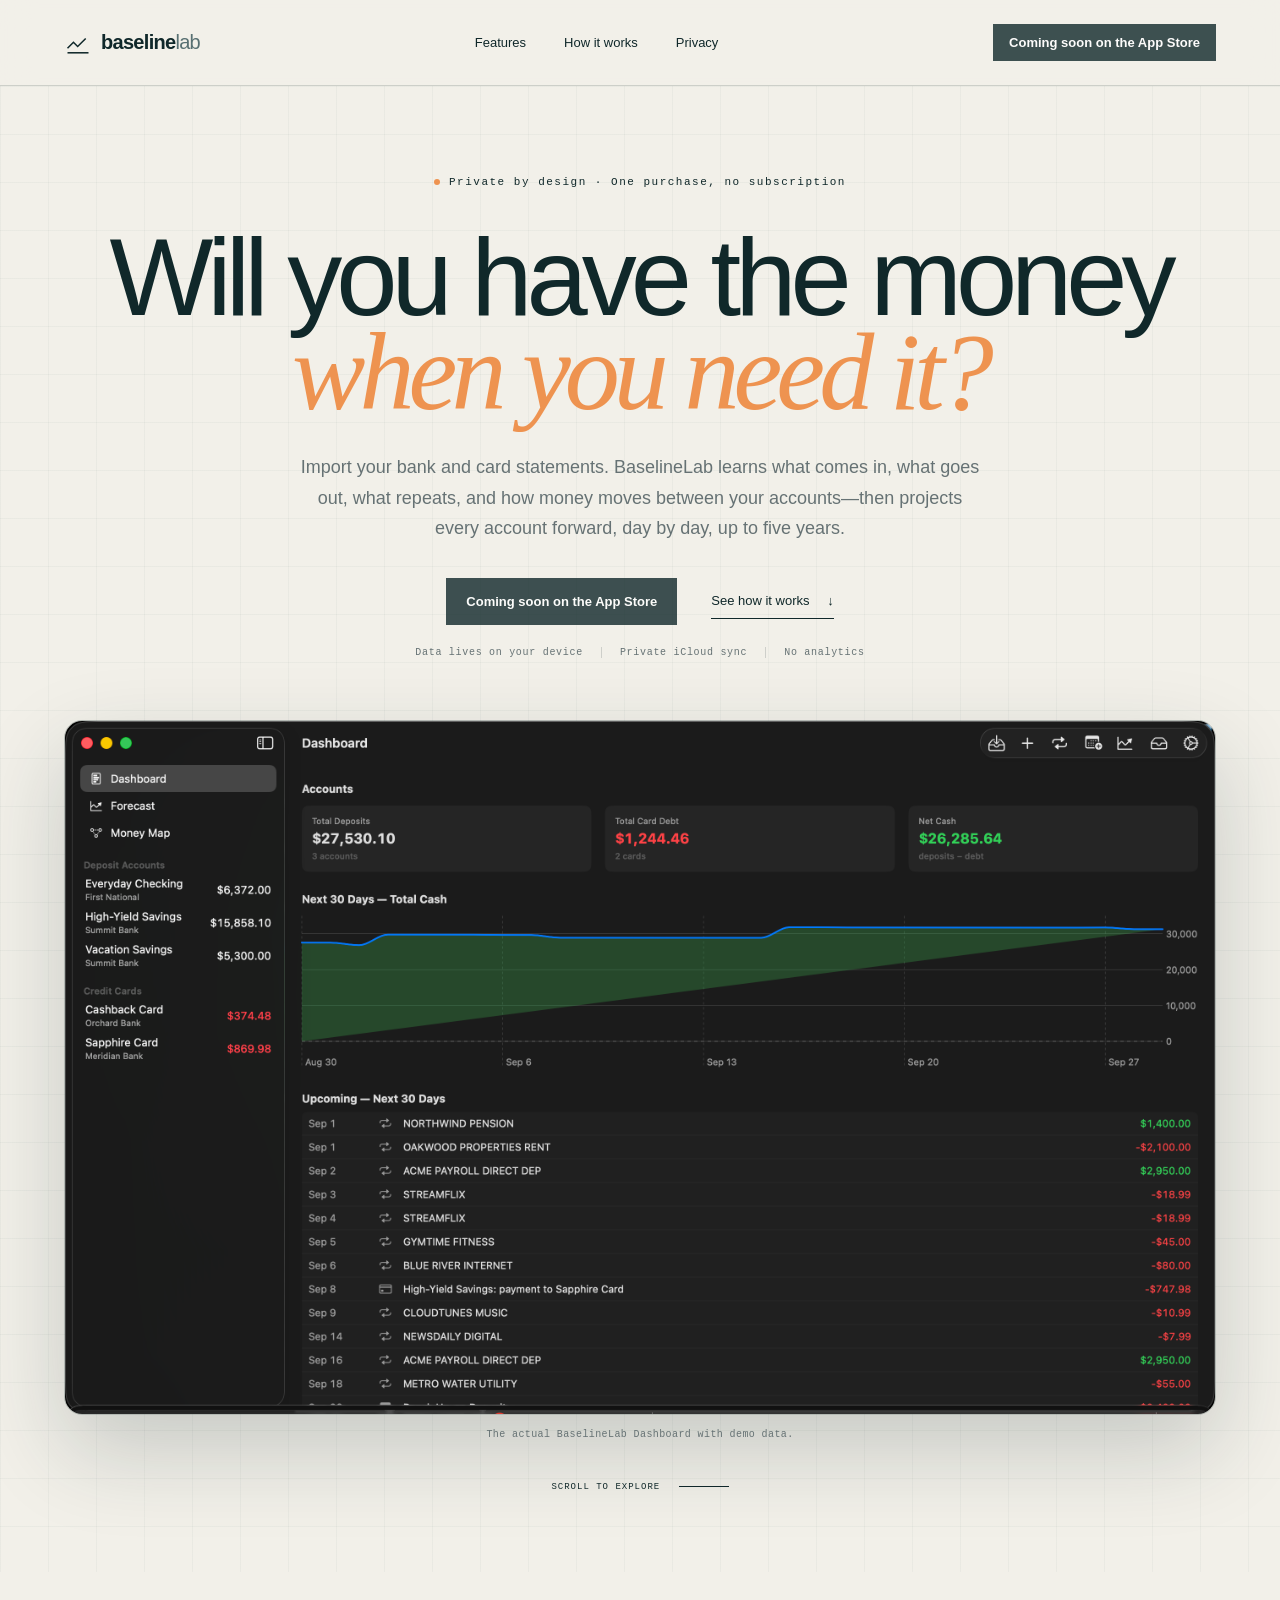
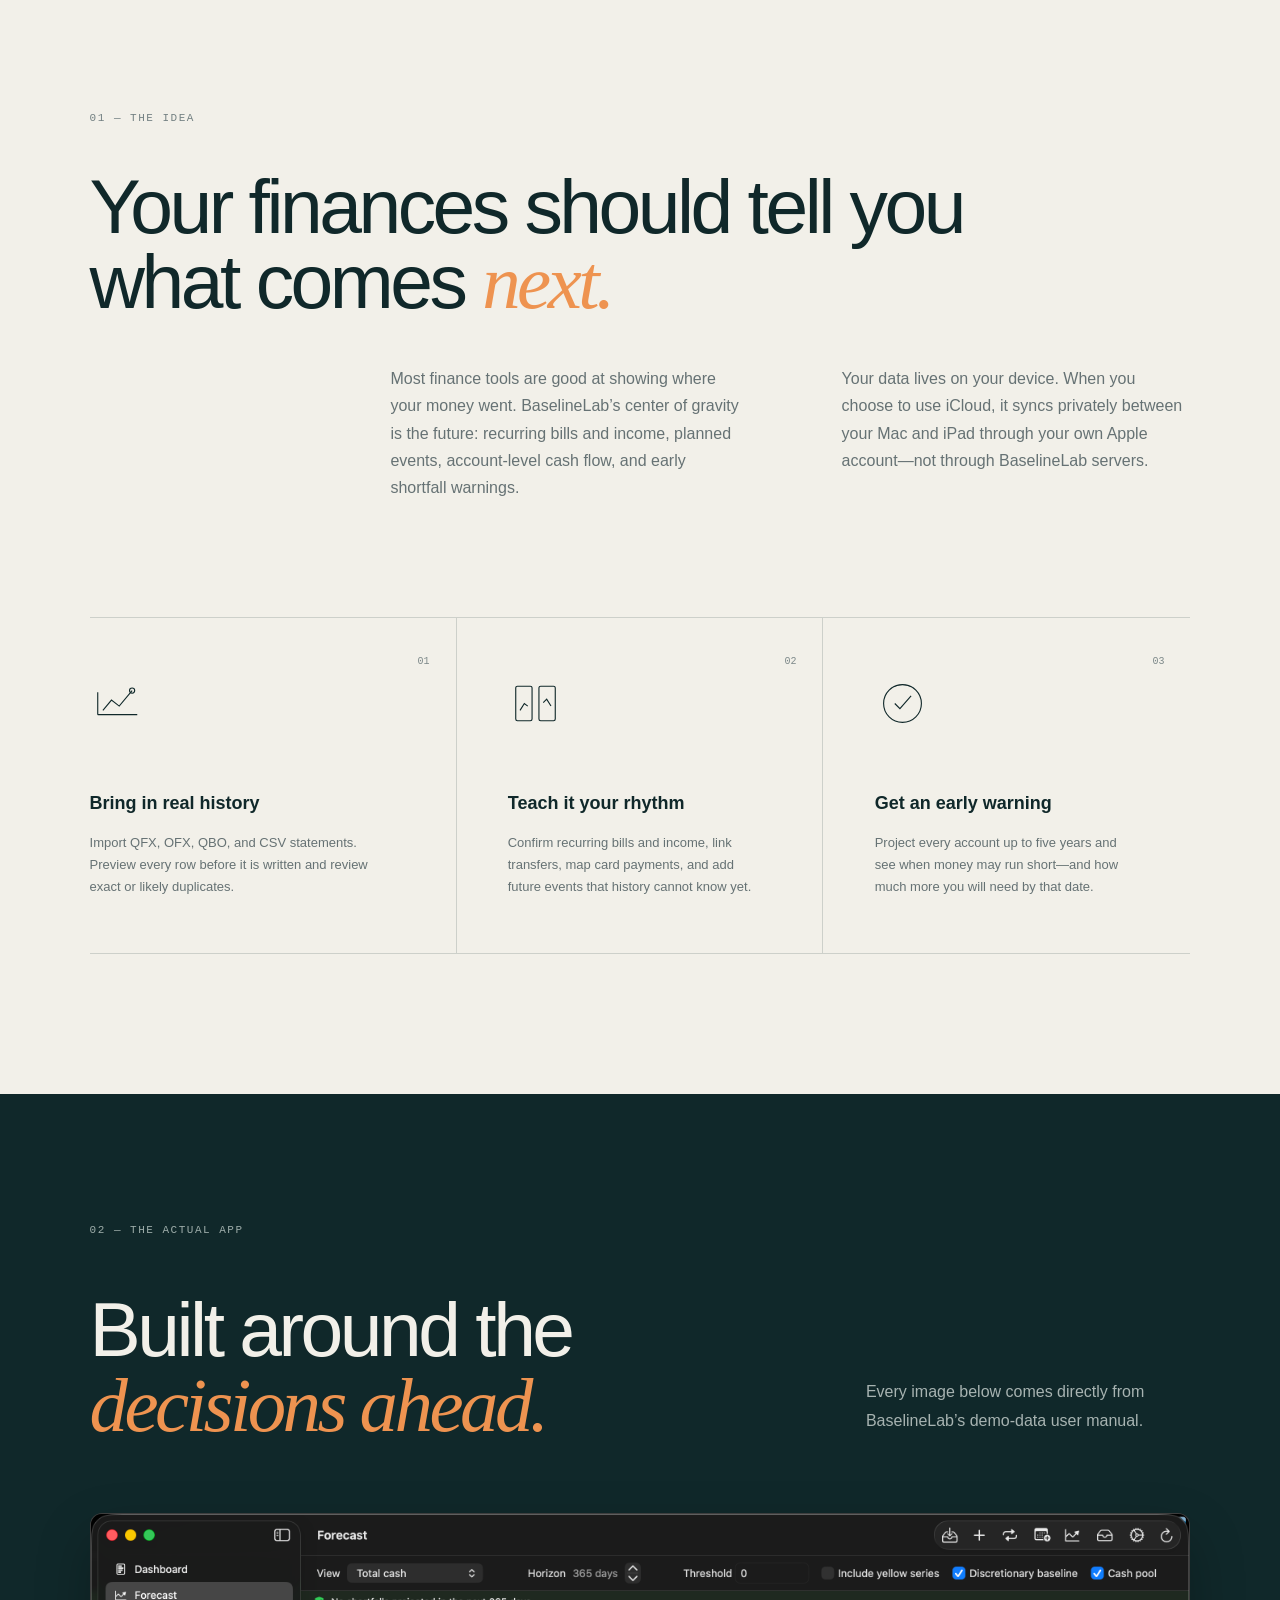
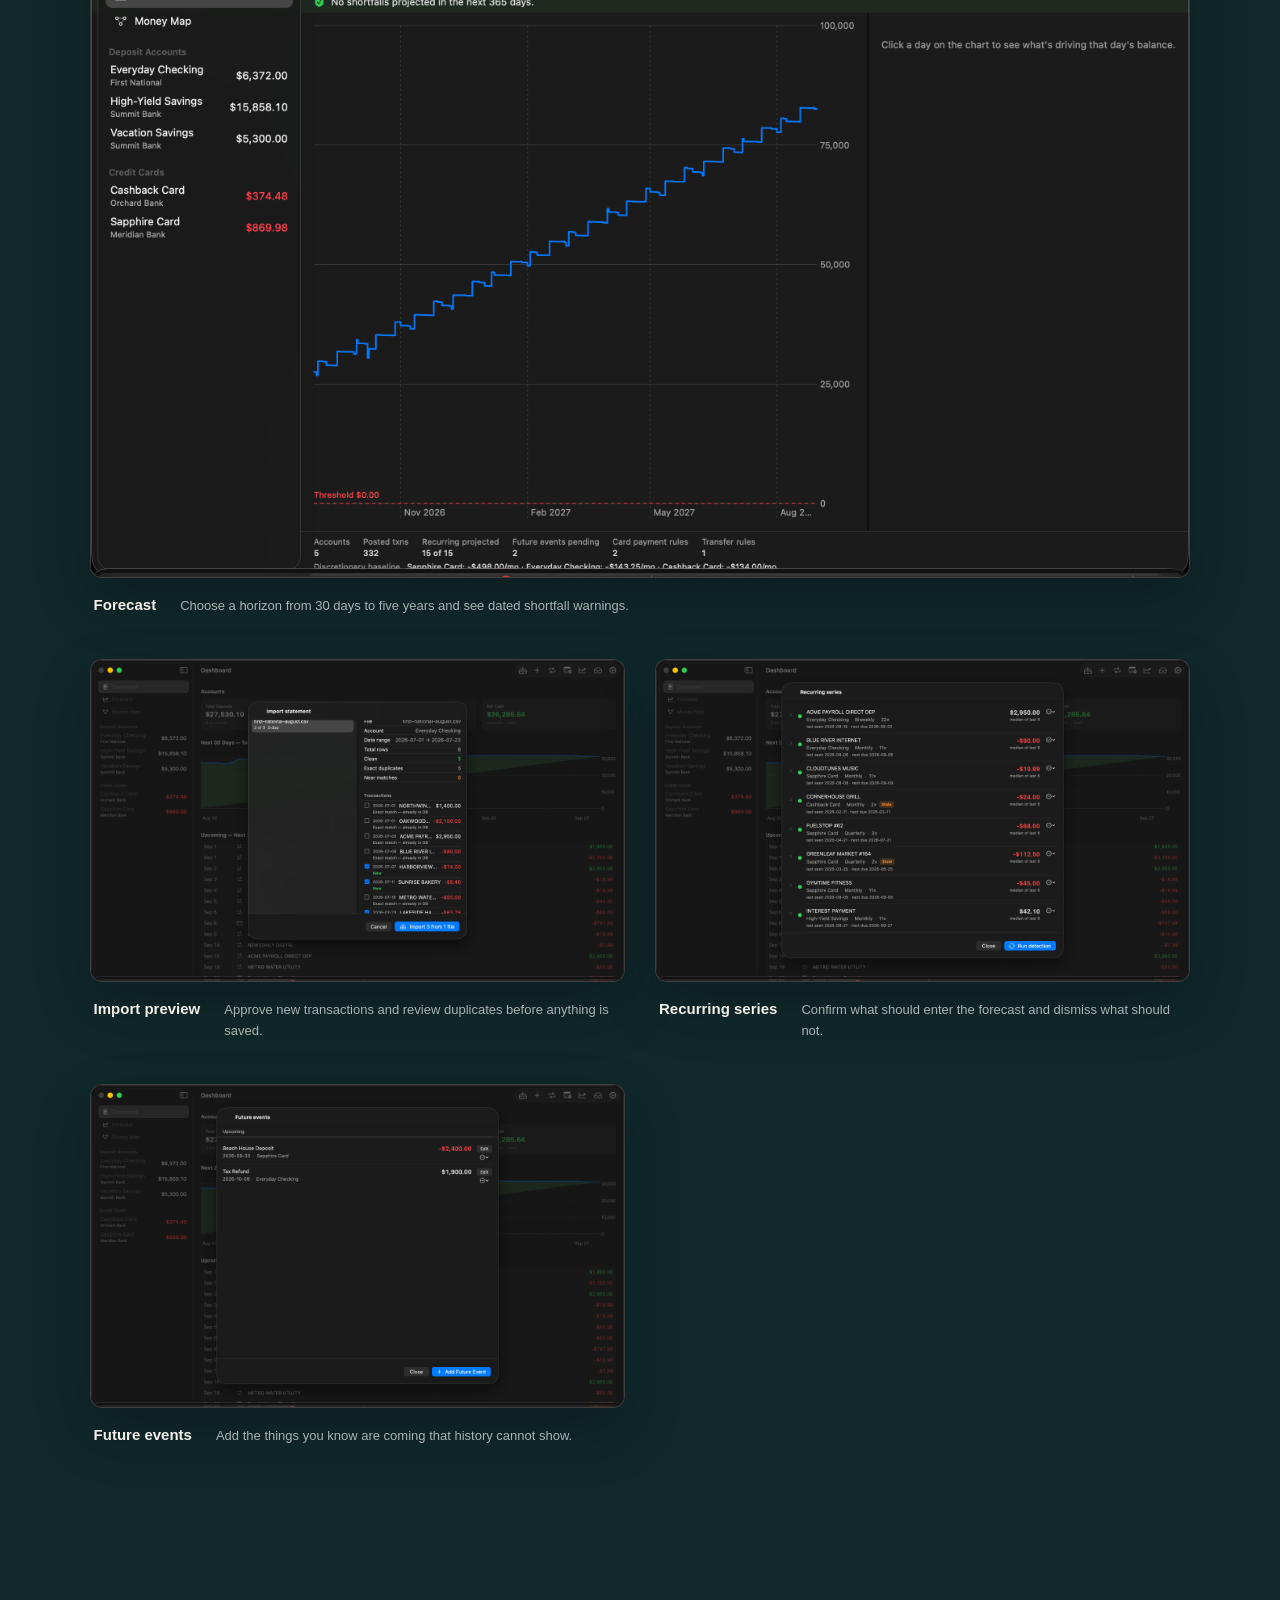
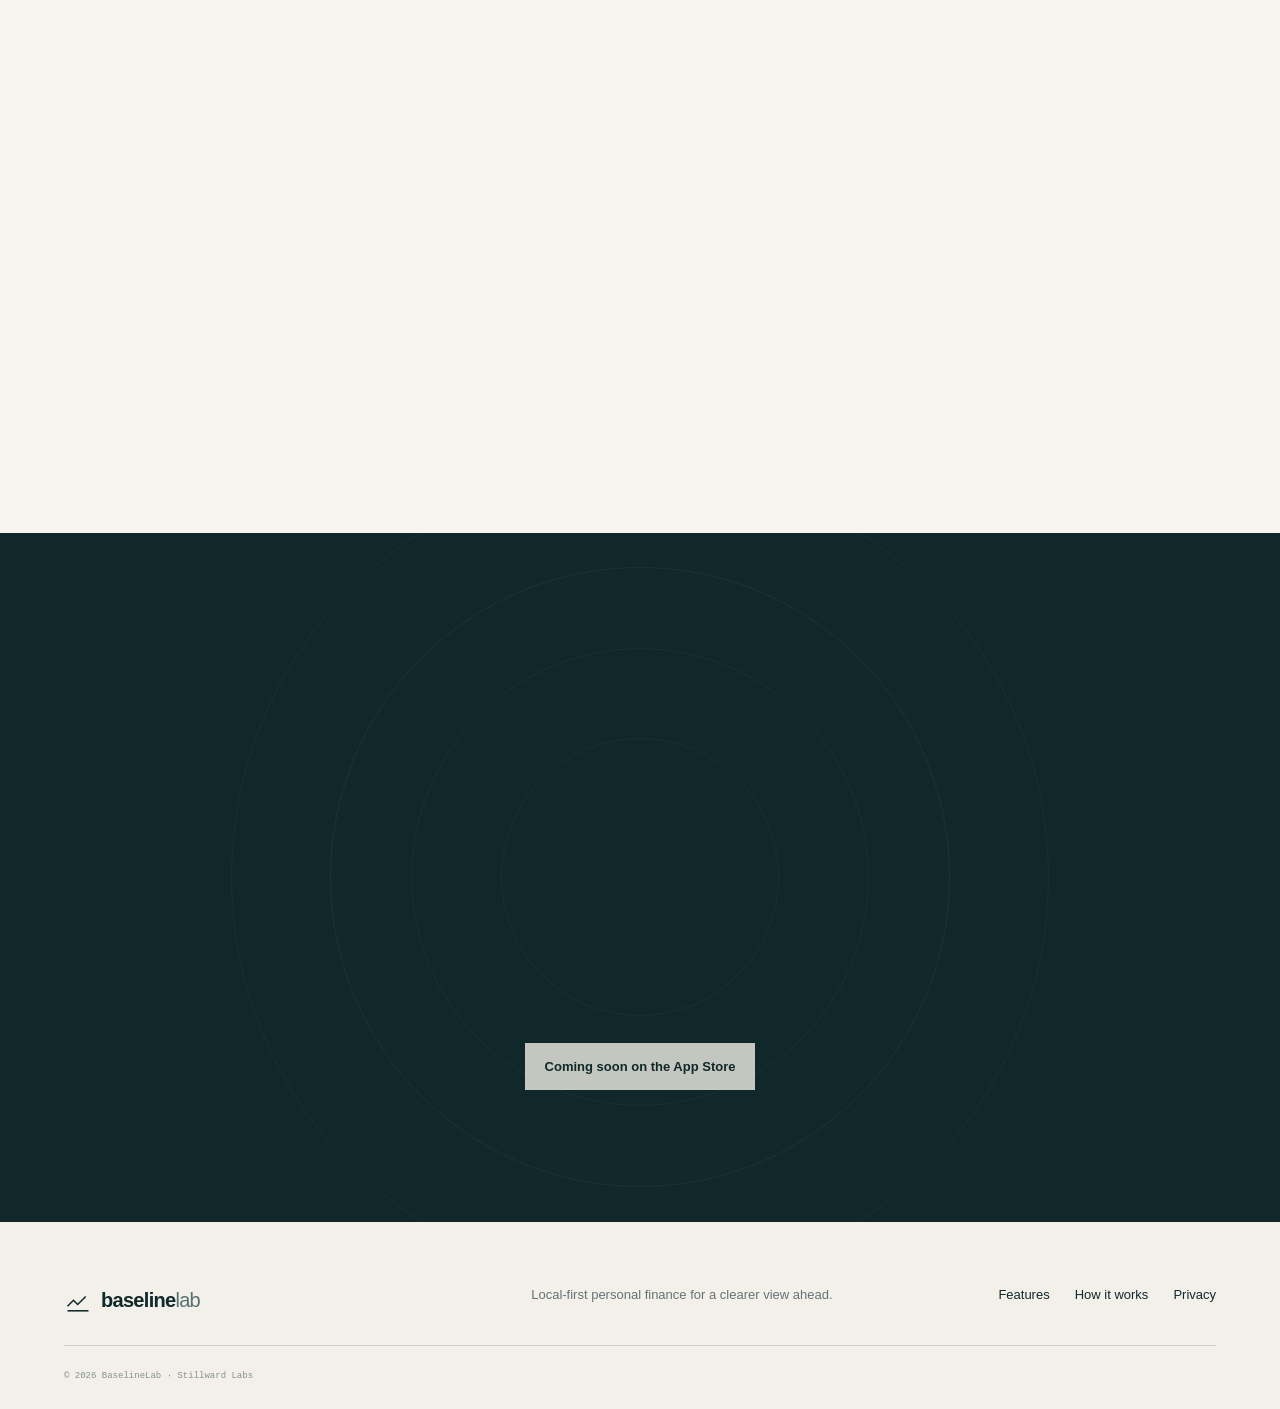
==== index.html @ f345fecb "Build BaselineLab website for GitHub Pages" ====
<!doctype html>
<html lang="en">
  <head>
    <meta charset="UTF-8" />
    <meta name="viewport" content="width=device-width, initial-scale=1" />
    <meta name="description" content="BaselineLab is a private, local-first personal finance app that turns transaction history into a clear view of what comes next." />
    <meta name="theme-color" content="#10282a" />
    <link rel="canonical" href="https://baselinelab.app/" />
    <meta property="og:title" content="BaselineLab — See what comes next" />
    <meta property="og:description" content="Private, local-first cash-flow planning for Mac and iPad. No account, no analytics, no subscription." />
    <meta property="og:type" content="website" />
    <meta property="og:url" content="https://baselinelab.app/" />
    <meta property="og:image" content="https://baselinelab.app/assets/screenshots/01-dashboard.png" />
    <meta property="og:image:width" content="2720" />
    <meta property="og:image:height" content="1640" />
    <meta property="og:image:alt" content="BaselineLab — will you have the money you need, when you need it?" />
    <meta name="twitter:card" content="summary_large_image" />
    <meta name="twitter:title" content="BaselineLab — See what comes next" />
    <meta name="twitter:description" content="Private, local-first cash-flow planning for Mac and iPad. No account, no analytics, no subscription." />
    <meta name="twitter:image" content="https://baselinelab.app/assets/screenshots/01-dashboard.png" />
    <title>BaselineLab — See what comes next</title>
    <link rel="icon" href="assets/favicon.svg" type="image/svg+xml" />
    <link rel="stylesheet" href="styles.css" />
    <script src="site-config.js"></script>
    <script src="script.js" defer></script>
  </head>
  <body>
    <a class="skip-link" href="#main">Skip to content</a>
    <header class="site-header">
      <a class="brand" href="#top" aria-label="BaselineLab home">
        <svg aria-hidden="true" viewBox="0 0 40 40"><path d="M5 27.5 13.5 19l6 6L31 13.5"/><path d="M5 34h30"/></svg>
        <span>baseline<span>lab</span></span>
      </a>
      <nav aria-label="Main navigation">
        <a href="#features">Features</a>
        <a href="#workflow">How it works</a>
        <a href="privacy.html">Privacy</a>
      </nav>
      <a class="button button-small app-store-link is-coming-soon" href="#availability" data-app-store aria-disabled="true">Coming soon on the App Store</a>
      <button class="menu-button" type="button" aria-expanded="false" aria-label="Open navigation"><span></span><span></span></button>
    </header>

    <main id="main">
      <section class="hero" id="top">
        <div class="eyebrow reveal"><span></span> Private by design · One purchase, no subscription</div>
        <h1 class="reveal">Will you have the money<br/><em>when you need it?</em></h1>
        <p class="hero-copy reveal">Import your bank and card statements. BaselineLab learns what comes in, what goes out, what repeats, and how money moves between your accounts—then projects every account forward, day by day, up to five years.</p>
        <div class="hero-actions reveal">
          <a class="button app-store-link is-coming-soon" href="#availability" data-app-store aria-disabled="true">Coming soon on the App Store</a>
          <a class="text-link" href="#workflow">See how it works <span aria-hidden="true">↓</span></a>
        </div>

        <div class="privacy-promise reveal" aria-label="BaselineLab privacy promise">
          <span>Data lives on your device</span><span>Private iCloud sync</span><span>No analytics</span>
        </div>

        <figure class="app-preview reveal">
          <img src="assets/screenshots/01-dashboard.png" alt="BaselineLab Dashboard showing deposit accounts, card debt, net cash, a 30-day cash projection, and upcoming activity" />
          <figcaption>The actual BaselineLab Dashboard with demo data.</figcaption>
        </figure>
        <div class="scroll-cue" aria-hidden="true">SCROLL TO EXPLORE <span></span></div>
      </section>

      <section class="statement" id="features">
        <p class="section-label reveal">01 — THE IDEA</p>
        <h2 class="reveal">Your finances should tell you<br/>what comes <em>next.</em></h2>
        <div class="statement-copy reveal"><p>Most finance tools are good at showing where your money went. BaselineLab’s center of gravity is the future: recurring bills and income, planned events, account-level cash flow, and early shortfall warnings.</p><p>Your data lives on your device. When you choose to use iCloud, it syncs privately between your Mac and iPad through your own Apple account—not through BaselineLab servers.</p></div>
        <div class="feature-grid">
          <article class="feature-card reveal"><span class="number">01</span><svg viewBox="0 0 64 64" aria-hidden="true"><path d="M9 45V19m0 26h46"/><path d="m15 40 10-12 9 7 15-18"/><circle cx="49" cy="17" r="3"/></svg><h3>Bring in real history</h3><p>Import QFX, OFX, QBO, and CSV statements. Preview every row before it is written and review exact or likely duplicates.</p></article>
          <article class="feature-card reveal"><span class="number">02</span><svg viewBox="0 0 64 64" aria-hidden="true"><rect x="9" y="12" width="19" height="40" rx="2"/><rect x="36" y="12" width="19" height="40" rx="2"/><path d="M14 40l5-8 4 3M41 31l4-4 5 8"/></svg><h3>Teach it your rhythm</h3><p>Confirm recurring bills and income, link transfers, map card payments, and add future events that history cannot know yet.</p></article>
          <article class="feature-card reveal"><span class="number">03</span><svg viewBox="0 0 64 64" aria-hidden="true"><circle cx="32" cy="32" r="22"/><path d="m23 32 6 6 13-15"/></svg><h3>Get an early warning</h3><p>Project every account up to five years and see when money may run short—and how much more you will need by that date.</p></article>
        </div>
      </section>

      <section class="screenshots-section" id="screenshots">
        <p class="section-label reveal">02 — THE ACTUAL APP</p>
        <div class="screenshots-heading reveal"><h2>Built around the<br/><em>decisions ahead.</em></h2><p>Every image below comes directly from BaselineLab’s demo-data user manual.</p></div>
        <div class="screenshot-grid">
          <figure class="screenshot-card screenshot-card-wide reveal"><img src="assets/screenshots/11-forecast-total.png" alt="BaselineLab total-cash Forecast with a 365-day horizon and no projected shortfalls" loading="lazy"/><figcaption><b>Forecast</b><span>Choose a horizon from 30 days to five years and see dated shortfall warnings.</span></figcaption></figure>
          <figure class="screenshot-card reveal"><img src="assets/screenshots/05-import-preview.png" alt="BaselineLab import preview classifying new and duplicate statement transactions" loading="lazy"/><figcaption><b>Import preview</b><span>Approve new transactions and review duplicates before anything is saved.</span></figcaption></figure>
          <figure class="screenshot-card reveal"><img src="assets/screenshots/06-recurring.png" alt="BaselineLab recurring-series list with detected and confirmed income and expenses" loading="lazy"/><figcaption><b>Recurring series</b><span>Confirm what should enter the forecast and dismiss what should not.</span></figcaption></figure>
          <figure class="screenshot-card reveal"><img src="assets/screenshots/07-future-events.png" alt="BaselineLab future-events list for planned income and expenses" loading="lazy"/><figcaption><b>Future events</b><span>Add the things you know are coming that history cannot show.</span></figcaption></figure>
          <figure class="screenshot-card screenshot-card-wide reveal"><img src="assets/screenshots/13-money-map.png" alt="BaselineLab Money Map showing monthly income, transfers, card payments, and spending flows" loading="lazy"/><figcaption><b>Money Map</b><span>See regular money movements on one screen, with flow thickness proportional to monthly dollars.</span></figcaption></figure>
        </div>
      </section>

      <section class="workflow" id="workflow">
        <p class="section-label reveal">03 — THE WORKFLOW</p>
        <div class="workflow-title reveal"><h2>From statement files<br/>to <em>clear direction.</em></h2><p>A practical loop for understanding your money: import what happened, confirm the patterns, then see how today’s choices affect tomorrow.</p></div>
        <ol class="steps">
          <li class="reveal"><span>01</span><div><b>Import</b><p>Add exports from your financial institutions to the right accounts.</p></div></li>
          <li class="reveal"><span>02</span><div><b>Review</b><p>Confirm recurring bills and income, transfer matches, and future events.</p></div></li>
          <li class="reveal"><span>03</span><div><b>Forecast</b><p>See future cash flow, projected balances, and warnings in context.</p></div></li>
        </ol>
      </section>

      <section class="privacy-section" id="privacy">
        <p class="section-label reveal">04 — PRIVATE BY DEFAULT</p>
        <div class="privacy-layout">
          <h2 class="reveal">Financial clarity<br/>without financial <em>surveillance.</em></h2>
          <div class="privacy-copy reveal">
            <p>BaselineLab stores your financial records on your device. Optional sync uses your private iCloud account between your Mac and iPad. The app does not require a BaselineLab account, send analytics, show ads, or send your financial database to developer-operated servers.</p>
            <a class="text-link" href="privacy.html">Read the privacy policy <span aria-hidden="true">→</span></a>
          </div>
        </div>
      </section>

      <section class="cta" id="availability">
        <div class="cta-orbit" aria-hidden="true"><i></i><i></i><i></i></div>
        <p class="section-label reveal">COMING SOON</p>
        <h2 class="reveal">A calmer view of<br/>what comes <em>next.</em></h2>
        <p class="reveal">BaselineLab is preparing for release on the App Store for Mac and iPad. Buy it once and keep using it—no subscription required.</p>
        <a class="button button-light app-store-link is-coming-soon reveal" href="#availability" data-app-store aria-disabled="true">Coming soon on the App Store</a>
      </section>
    </main>

    <footer>
      <a class="brand brand-footer" href="#top"><svg aria-hidden="true" viewBox="0 0 40 40"><path d="M5 27.5 13.5 19l6 6L31 13.5"/><path d="M5 34h30"/></svg><span>baseline<span>lab</span></span></a>
      <p>Local-first personal finance for a clearer view ahead.</p>
      <div><a href="#features">Features</a><a href="#workflow">How it works</a><a href="privacy.html">Privacy</a></div>
      <small>© <span id="year">2026</span> BaselineLab · Stillward Labs</small>
    </footer>
  </body>
</html>
---- styles.css ----
:root{--ink:#10282a;--paper:#f2f0e9;--muted:#667274;--orange:#ee9350;--line:rgba(16,40,42,.16);--serif:"Iowan Old Style","Palatino Linotype",Palatino,Georgia,serif;--sans:Avenir,"Avenir Next","Segoe UI",Arial,sans-serif;--mono:"SFMono-Regular",Consolas,"Liberation Mono",monospace}*{box-sizing:border-box}html{scroll-behavior:smooth}body{margin:0;background:var(--paper);color:var(--ink);font-family:var(--sans);font-size:16px}.skip-link{position:fixed;top:-60px;left:1rem;background:white;padding:.75rem 1rem;z-index:20}.skip-link:focus{top:1rem}.site-header{height:86px;display:flex;align-items:center;justify-content:space-between;padding:0 5vw;border-bottom:1px solid var(--line);position:relative;z-index:10}.brand{display:flex;align-items:center;color:var(--ink);text-decoration:none;font-size:20px;font-weight:600;letter-spacing:-.7px}.brand>span>span{font-weight:400;color:#587072}.brand svg{width:28px;margin-right:9px;fill:none;stroke:currentColor;stroke-width:2.2}.site-header nav{display:flex;gap:38px}.site-header nav a,footer a{color:var(--ink);text-decoration:none;font-size:13px}.site-header nav a:hover,footer a:hover{color:var(--orange)}.button{display:inline-flex;align-items:center;justify-content:center;gap:24px;background:var(--ink);color:#fff;text-decoration:none;padding:16px 20px;font-size:13px;font-weight:600;transition:.2s}.button:hover{background:#214346;transform:translateY(-2px)}.button-small{padding:11px 16px;gap:14px}.button.is-coming-soon{cursor:default;opacity:.8}.button.is-coming-soon:hover{transform:none}.menu-button{display:none;background:none;border:0}.hero{min-height:980px;padding:90px 5vw 80px;text-align:center;overflow:hidden;background-image:linear-gradient(rgba(16,40,42,.035) 1px,transparent 1px),linear-gradient(90deg,rgba(16,40,42,.035) 1px,transparent 1px);background-size:48px 48px;position:relative}.eyebrow,.section-label{font-family:var(--mono);font-size:11px;letter-spacing:1.5px}.eyebrow{display:flex;justify-content:center;align-items:center;gap:9px}.eyebrow span{width:6px;height:6px;border-radius:50%;background:var(--orange)}h1,h2,p{margin-top:0}h1{font-size:clamp(64px,8.6vw,128px);line-height:.85;letter-spacing:-6px;margin:42px 0 33px;font-weight:500}em{font-family:var(--serif);font-weight:400;color:var(--orange)}.hero-copy{max-width:680px;margin:0 auto;color:var(--muted);font-size:18px;line-height:1.7}.hero-actions{display:flex;gap:34px;justify-content:center;align-items:center;margin:34px 0 22px}.privacy-promise{display:flex;justify-content:center;gap:0;margin:0 0 62px;color:var(--muted);font:10px var(--mono);letter-spacing:.7px}.privacy-promise span{padding:0 18px;border-right:1px solid var(--line)}.privacy-promise span:last-child{border:0}.text-link{color:var(--ink);text-decoration:none;font-size:13px;border-bottom:1px solid var(--ink);padding:10px 0}.text-link span{margin-left:14px}.workbench{max-width:1160px;margin:auto;text-align:left;background:#f9f8f3;border:1px solid rgba(16,40,42,.25);box-shadow:0 35px 90px rgba(24,47,48,.16)}.window-bar{height:42px;background:#163234;color:#cdd7d4;display:flex;align-items:center;padding:0 17px;font:10px var(--mono);letter-spacing:.5px}.window-dots{display:flex;gap:5px;margin-right:23px}.window-dots i{width:6px;height:6px;border-radius:50%;background:#678082}.window-status{margin-left:auto}.window-status i{display:inline-block;width:5px;height:5px;border-radius:50%;background:#82bc9b;margin-right:5px}.workbench-body{display:grid;grid-template-columns:235px 1fr;min-height:460px}.side-panel{padding:30px 20px;border-right:1px solid var(--line);position:relative}.side-panel>strong,.canvas small{font:9px var(--mono);color:#7c8888;letter-spacing:1.3px}.project{display:flex;align-items:center;gap:11px;padding:13px 10px;margin:9px 0}.project.active{background:#e8e6df}.project-mark{height:26px;width:4px;background:#789}.project-mark.amber{background:#e69a5c}.project-mark.mint{background:#79a792}.project-mark.blue{background:#738fa4}.project b{display:block;font-size:11px}.project small{font:9px var(--mono);color:#899090}.side-note{position:absolute;bottom:22px;font:10px var(--mono);color:#718081}.side-note span{font-size:15px;margin-right:8px}.canvas{padding:34px 40px}.canvas-heading{display:flex;justify-content:space-between}.canvas-heading h2{font-size:25px;margin:6px 0 24px}.canvas-heading button{height:30px;border:1px solid var(--line);background:transparent}.metric-row{display:grid;grid-template-columns:repeat(3,1fr);border:1px solid var(--line)}.metric-row>div{padding:14px 17px;border-right:1px solid var(--line)}.metric-row>div:last-child{border:0}.metric-row small,.metric-row b,.metric-row span{display:block}.metric-row b{font-size:23px;margin:6px 0}.metric-row span{font:9px var(--mono);color:#7c8888}.metric-row .trend{color:#4a8a6c}.chart-wrap{margin-top:25px;position:relative;padding-left:35px}.chart{width:100%;overflow:visible}.grid path{stroke:#dfe1dc;stroke-width:1}.baseline{fill:none;stroke:#829294;stroke-width:1.5;stroke-dasharray:5 5}.area{fill:url(#area)}.signal{fill:none;stroke:var(--orange);stroke-width:3}.points circle{fill:#fbfaf6;stroke:var(--orange);stroke-width:2}.chart-labels{position:absolute;left:0;top:3px;height:88%;display:flex;flex-direction:column;justify-content:space-between;font:8px var(--mono);color:#8b9595}.chart-dates{display:flex;justify-content:space-between;font:8px var(--mono);color:#8b9595}.scroll-cue{font:9px var(--mono);letter-spacing:1px;margin-top:42px}.scroll-cue span{display:inline-block;width:50px;border-top:1px solid;margin-left:12px;vertical-align:middle}.statement{padding:140px 7vw}.section-label{color:#738082}.statement h2,.workflow h2,.privacy-section h2,.cta h2{font-size:clamp(46px,6vw,86px);line-height:.97;letter-spacing:-3.5px;font-weight:500;margin:45px 0}.statement-copy{display:grid;grid-template-columns:1fr 1fr;gap:8vw;max-width:800px;margin-left:auto;color:var(--muted);line-height:1.7}.feature-grid{display:grid;grid-template-columns:repeat(3,1fr);margin-top:100px;border-top:1px solid var(--line);border-bottom:1px solid var(--line)}.feature-card{padding:38px 5vw 42px 0;border-right:1px solid var(--line);position:relative}.feature-card+article{padding-left:4vw}.feature-card:last-child{border:0}.feature-card .number{font:10px var(--mono);color:#7d898a;position:absolute;right:26px}.feature-card svg{width:55px;height:55px;fill:none;stroke:var(--ink);stroke-width:1.3;margin:20px 0 40px}.feature-card h3{font-size:18px}.feature-card p{font-size:13px;line-height:1.7;color:var(--muted)}.workflow{background:#e4e5dd;padding:130px 7vw}.workflow-title{display:grid;grid-template-columns:1.5fr .7fr;align-items:end}.workflow-title p{color:var(--muted);line-height:1.8;margin-bottom:55px}.steps{list-style:none;margin:35px 0 0;padding:0;border-top:1px solid var(--line)}.steps li{display:grid;grid-template-columns:12% 1fr;border-bottom:1px solid var(--line);padding:31px 0;align-items:center}.steps li>span{font:11px var(--mono);color:var(--orange)}.steps div{display:grid;grid-template-columns:35% 1fr;align-items:center}.steps b{font-size:25px}.steps p{margin:0;color:var(--muted);font-size:14px}.privacy-section{padding:130px 7vw;background:#f7f5ee}.privacy-layout{display:grid;grid-template-columns:1.4fr .6fr;align-items:end;gap:8vw}.privacy-layout h2{margin-bottom:0}.privacy-copy{color:var(--muted);line-height:1.8;padding-bottom:8px}.privacy-copy .text-link{display:inline-block;margin-top:10px}.cta{background:var(--ink);color:#f4f1e8;text-align:center;padding:150px 5vw;position:relative;overflow:hidden}.cta .section-label{color:#9aa9a6}.cta h2{position:relative}.cta p:not(.section-label){max-width:560px;margin:0 auto 35px;color:#a7b3b1;line-height:1.7}.button-light{background:#f2efe5;color:var(--ink);position:relative}.cta-orbit{position:absolute;width:620px;height:620px;left:50%;top:50%;transform:translate(-50%,-50%);border:1px solid rgba(255,255,255,.05);border-radius:50%}.cta-orbit i{position:absolute;border:1px solid rgba(255,255,255,.04);border-radius:50%;inset:80px}.cta-orbit i:nth-child(2){inset:170px}.cta-orbit i:nth-child(3){inset:-100px}footer{padding:65px 5vw 28px;display:grid;grid-template-columns:1fr 1fr auto;align-items:start;gap:30px}footer p{color:var(--muted);font-size:13px}footer>div{display:flex;gap:25px}footer small{grid-column:1/-1;border-top:1px solid var(--line);padding-top:25px;font:9px var(--mono);color:#879191}.reveal{opacity:0;transform:translateY(18px);transition:opacity .7s ease,transform .7s ease}.reveal.visible{opacity:1;transform:none}
@media(max-width:760px){.site-header{height:72px}.site-header nav,.site-header>.button{display:none}.menu-button{display:block;width:34px;height:34px}.menu-button span{display:block;border-top:1px solid var(--ink);margin:7px}.site-header.open nav{display:flex;position:absolute;top:72px;left:0;right:0;background:var(--paper);padding:25px 5vw;flex-direction:column;border-bottom:1px solid var(--line)}.hero{padding-top:75px;min-height:auto}.eyebrow{font-size:9px}h1{font-size:58px;letter-spacing:-3px}.hero-copy{font-size:16px}.hero-actions{flex-direction:column;margin-bottom:22px}.privacy-promise{flex-wrap:wrap;row-gap:10px;margin-bottom:48px}.workbench{min-width:720px;transform:translateX(-10%)}.workbench-body{grid-template-columns:180px 1fr}.side-panel{padding:24px 12px}.canvas{padding:25px}.statement,.workflow,.privacy-section{padding:90px 6vw}.statement h2,.workflow h2,.privacy-section h2,.cta h2{font-size:48px;letter-spacing:-2px}.statement-copy,.workflow-title,.privacy-layout{grid-template-columns:1fr}.privacy-layout{gap:28px}.feature-grid{grid-template-columns:1fr;margin-top:60px}.feature-card,.feature-card+article{padding:35px 0;border-right:0;border-bottom:1px solid var(--line)}.feature-card:last-child{border:0}.steps li{grid-template-columns:18% 1fr}.steps div{grid-template-columns:1fr}.steps p{margin-top:8px}.cta{padding:100px 6vw}footer{grid-template-columns:1fr}footer small{grid-column:1}.brand-footer{margin-bottom:10px}}
@media(prefers-reduced-motion:reduce){html{scroll-behavior:auto}.reveal{opacity:1;transform:none;transition:none}.button{transition:none}}

/* Product screenshots and policy pages */
.site-header{position:sticky;top:0;background:rgba(242,240,233,.94);backdrop-filter:blur(16px);-webkit-backdrop-filter:blur(16px);z-index:100}
.privacy-current{color:var(--ink);font-size:13px;text-decoration:none;border-bottom:1px solid var(--orange);padding:10px 0}
.app-preview{max-width:1240px;margin:0 auto;text-align:left}
.app-preview img{display:block;width:100%;height:auto;border:1px solid rgba(16,40,42,.28);border-radius:18px;box-shadow:0 35px 90px rgba(24,47,48,.2)}
.app-preview figcaption{margin-top:14px;color:var(--muted);font:10px var(--mono);letter-spacing:.4px;text-align:center}
.screenshots-section{padding:130px 7vw;background:#10282a;color:#f2f0e9}
.screenshots-section .section-label{color:#9eadaa}
.screenshots-heading{display:grid;grid-template-columns:1.35fr .65fr;gap:8vw;align-items:end}
.screenshots-heading h2{font-size:clamp(46px,6vw,86px);line-height:.97;letter-spacing:-3.5px;font-weight:500;margin:45px 0 70px}
.screenshots-heading p{color:#a7b3b1;line-height:1.8;margin-bottom:78px}
.screenshot-grid{display:grid;grid-template-columns:repeat(2,minmax(0,1fr));gap:30px}
.screenshot-card{margin:0;min-width:0}
.screenshot-card-wide{grid-column:1/-1}
.screenshot-card img{display:block;width:100%;height:auto;border:1px solid rgba(255,255,255,.16);border-radius:12px;background:#191919;box-shadow:0 24px 55px rgba(0,0,0,.24)}
.screenshot-card figcaption{display:flex;gap:24px;align-items:baseline;padding:18px 4px 12px}
.screenshot-card figcaption b{font-size:15px;white-space:nowrap}
.screenshot-card figcaption span{color:#a7b3b1;font-size:13px;line-height:1.6}
.policy-page{max-width:900px;margin:0 auto;padding:110px 6vw 130px}
.policy-page>h1{font-size:clamp(48px,7vw,84px);line-height:.96;letter-spacing:-3.5px;margin:36px 0 20px}
.policy-updated{color:var(--muted);font:10px var(--mono);letter-spacing:.6px;margin-bottom:72px}
.policy-summary{background:#e4e5dd;border-left:4px solid var(--orange);padding:32px 36px;margin-bottom:62px}
.policy-summary h2,.policy-content h2{font-size:20px;margin:0 0 12px}
.policy-summary p,.policy-content p,.policy-content li{color:var(--muted);line-height:1.8}
.policy-summary p{font-size:18px;margin:0;color:var(--ink)}
.policy-content{max-width:720px}
.policy-content section{padding:0 0 35px;margin:0 0 35px;border-bottom:1px solid var(--line)}
.policy-content section:last-child{border-bottom:0}
.policy-content ul{margin:15px 0 0;padding-left:22px}
.policy-content a{color:var(--ink);text-decoration-thickness:1px;text-underline-offset:3px}
.policy-content a:hover{color:var(--orange)}

@media(max-width:760px){
  .site-header{padding:0 6vw}
  .privacy-current{font-size:12px}
  .app-preview{margin-left:-3vw;margin-right:-3vw}
  .app-preview img{border-radius:10px}
  .screenshots-section{padding:90px 6vw}
  .screenshots-heading{grid-template-columns:1fr;gap:0}
  .screenshots-heading h2{font-size:48px;letter-spacing:-2px;margin-bottom:25px}
  .screenshots-heading p{margin-bottom:50px}
  .screenshot-grid{grid-template-columns:1fr;gap:42px}
  .screenshot-card-wide{grid-column:auto}
  .screenshot-card figcaption{display:block}
  .screenshot-card figcaption span{display:block;margin-top:7px}
  .policy-page{padding:75px 6vw 90px}
  .policy-page>h1{font-size:50px;letter-spacing:-2.4px}
  .policy-summary{padding:26px 24px}
}
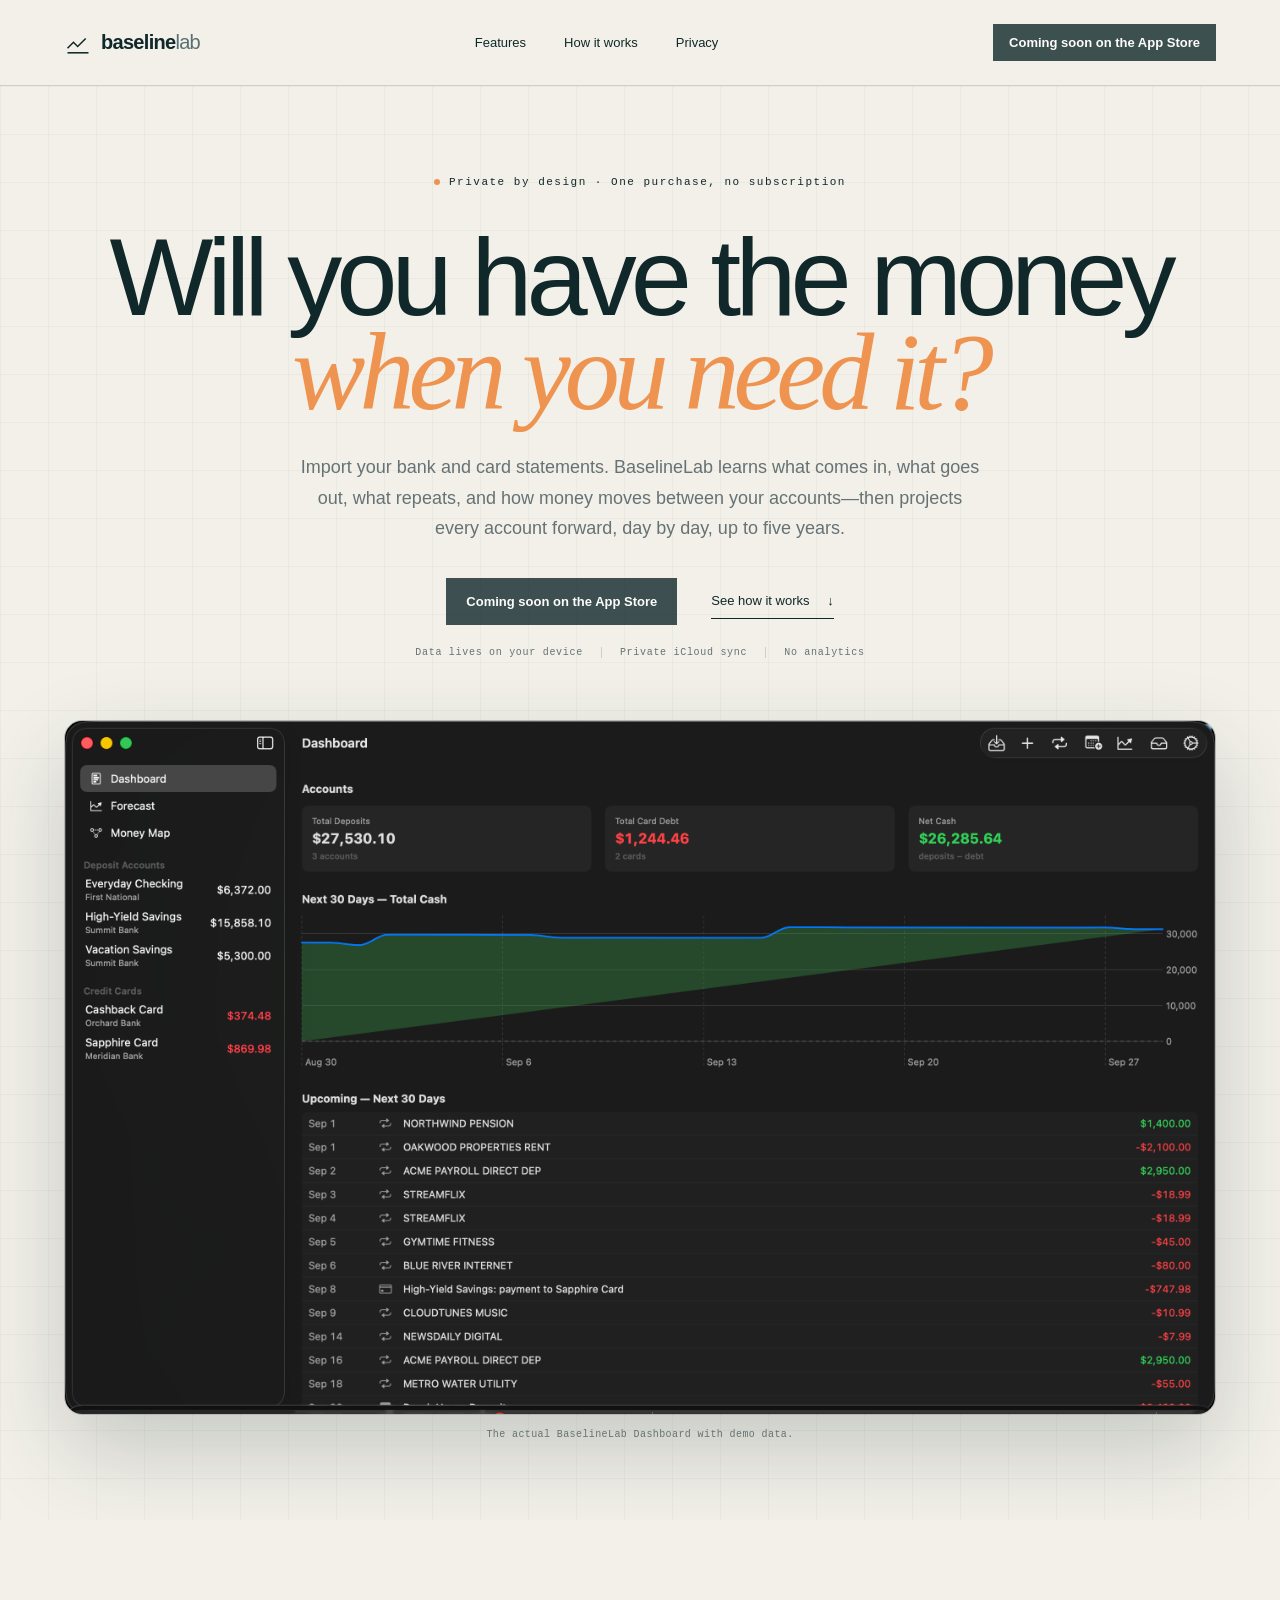
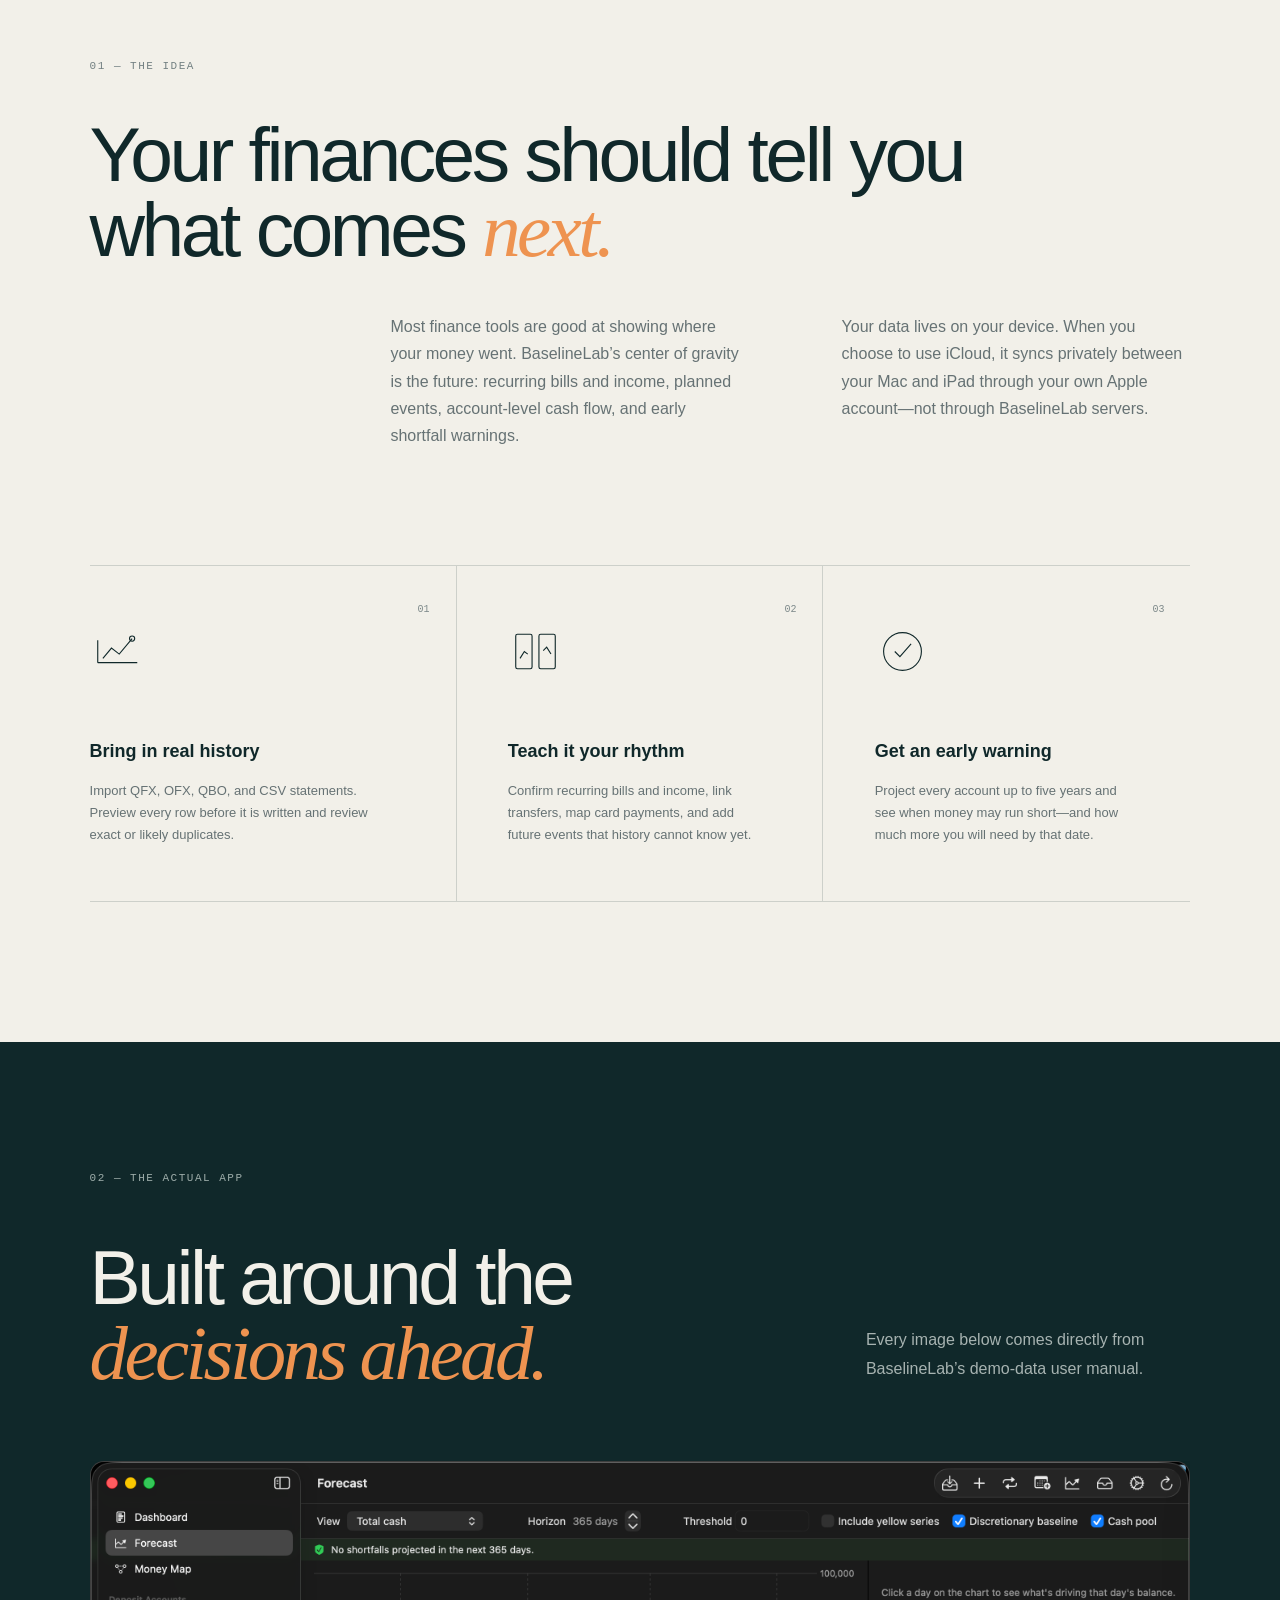
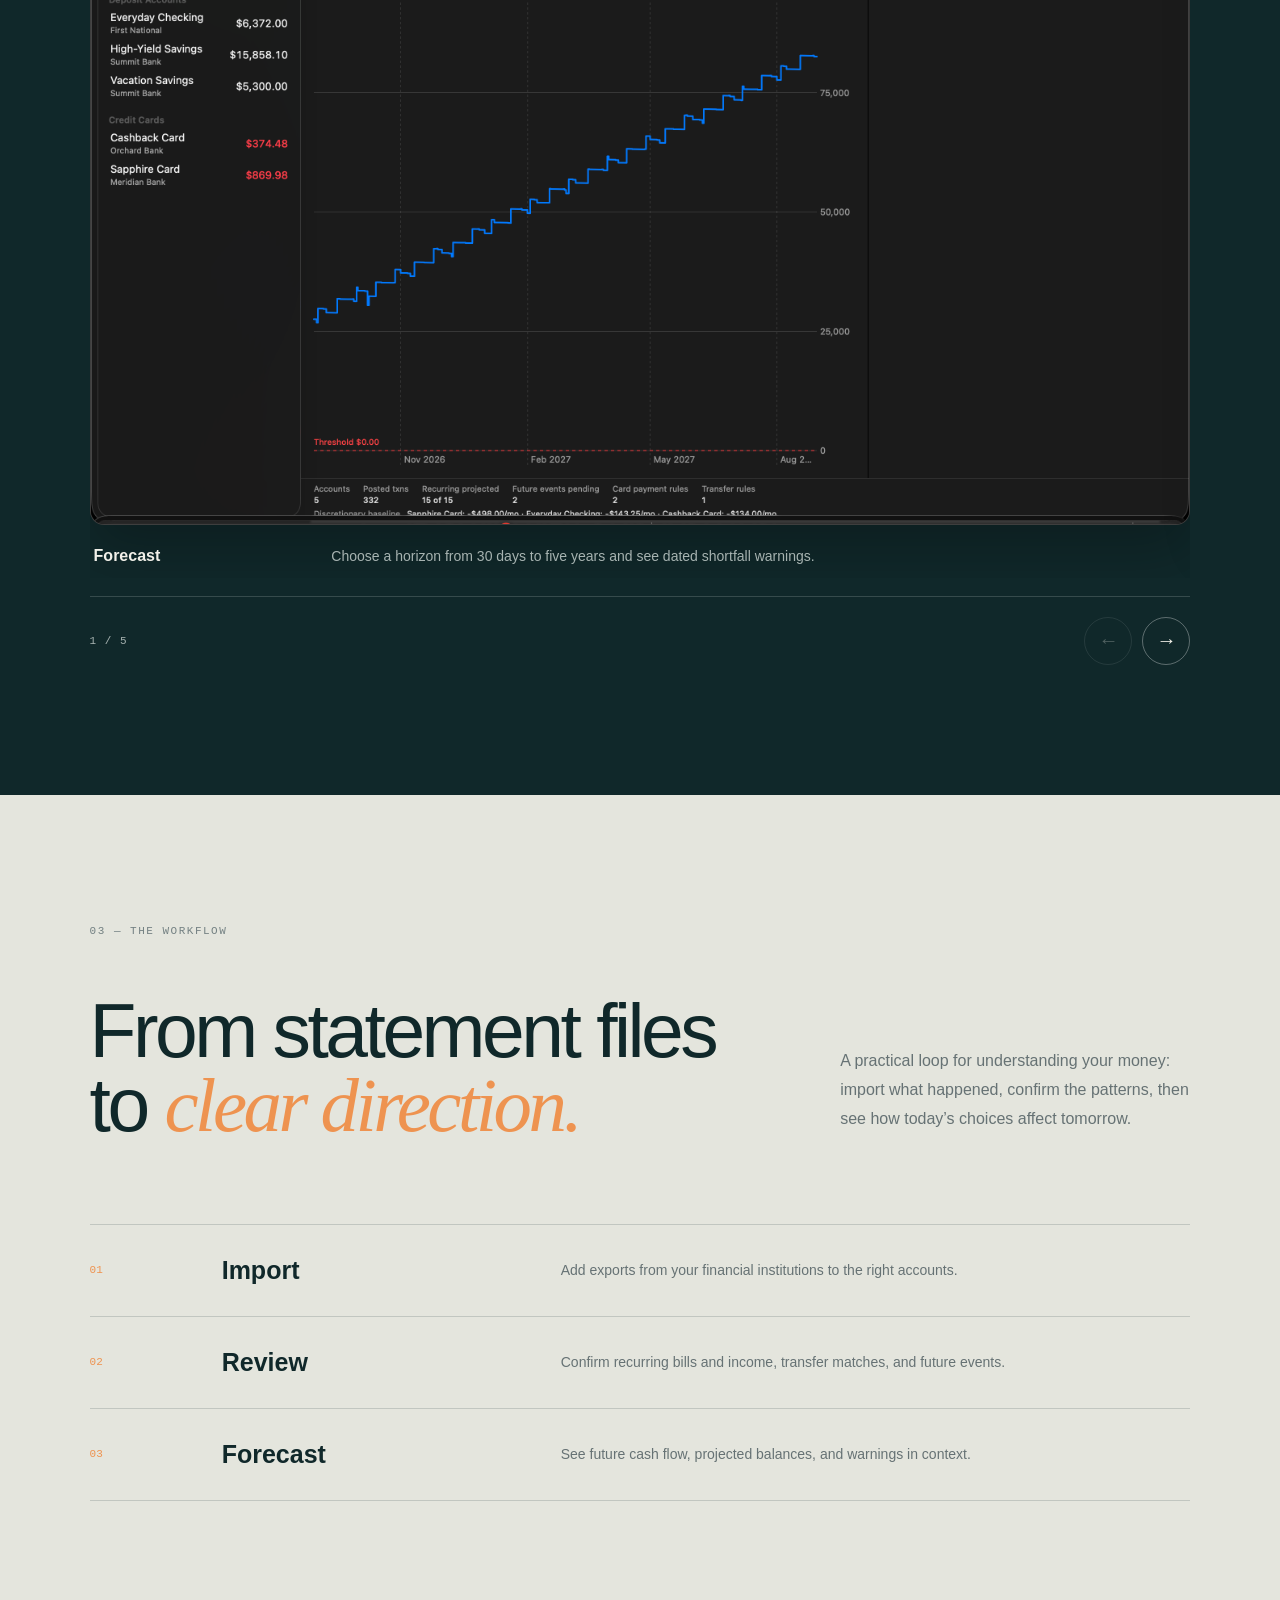
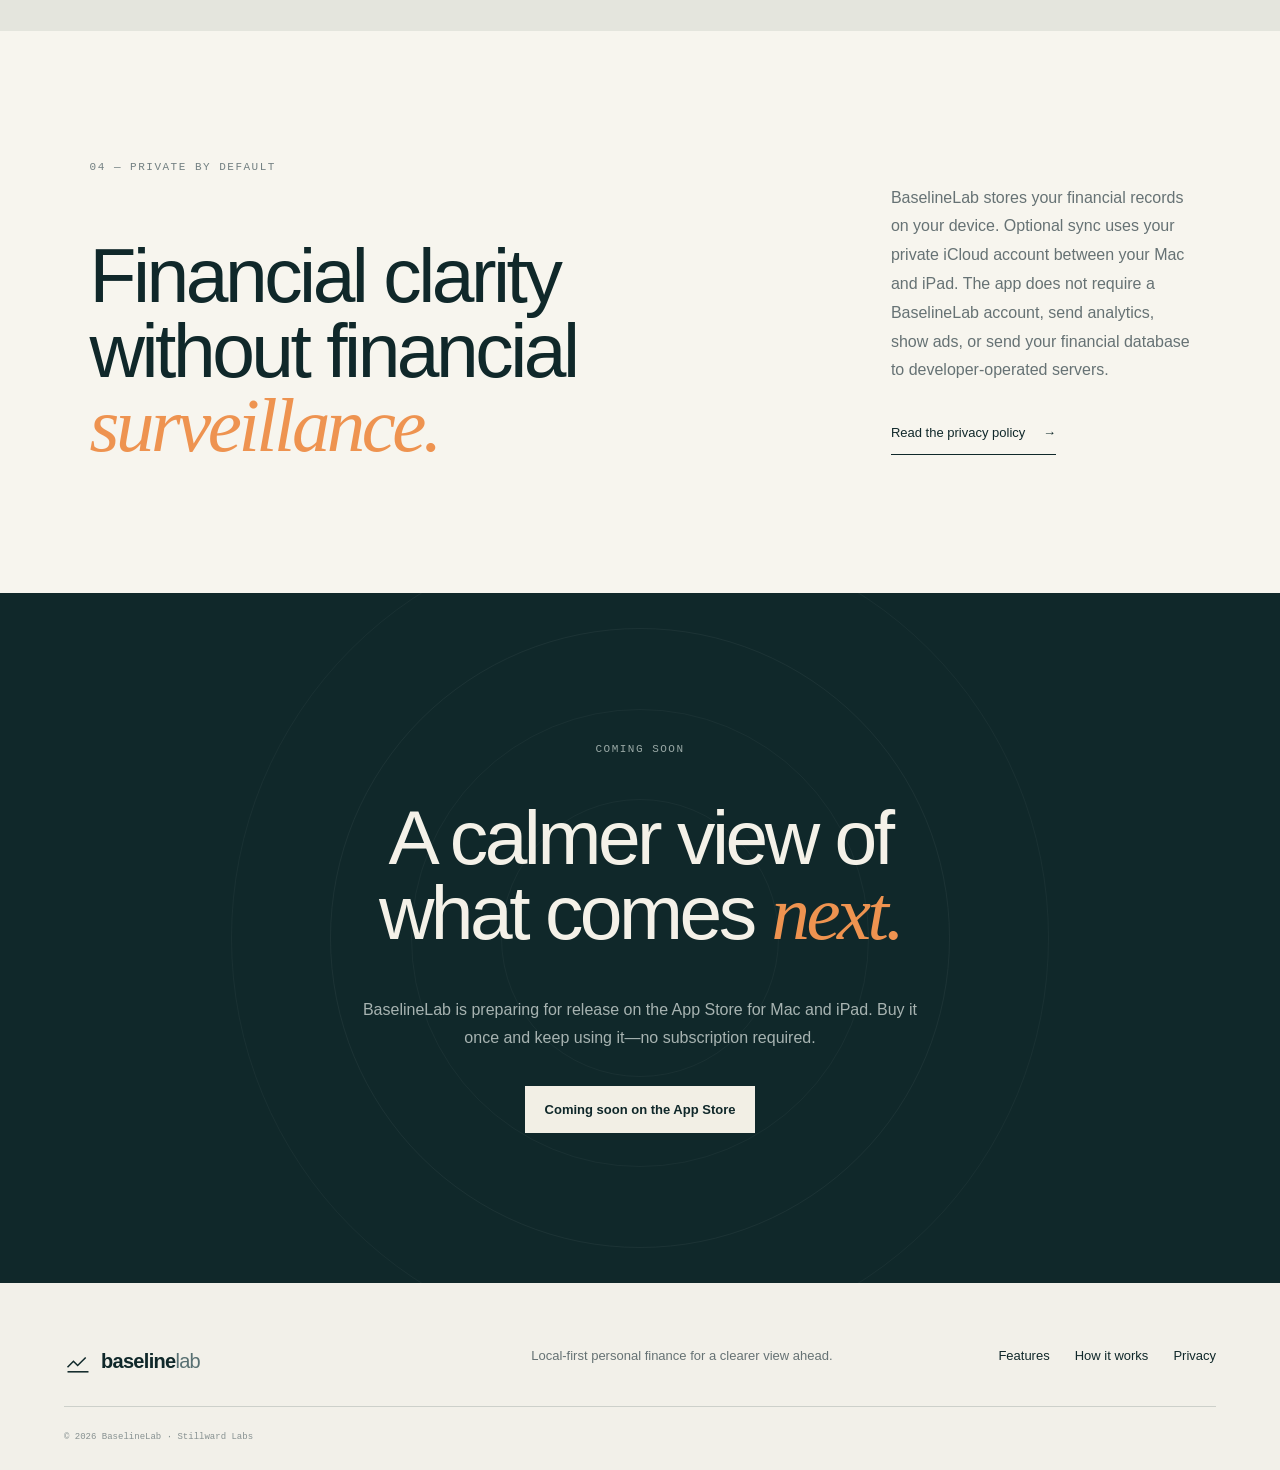
==== commit 8af5d7a5: "Add scrolling screenshot gallery" ====
--- a/index.html
+++ b/index.html
@@ -58,7 +58,6 @@
           <img src="assets/screenshots/01-dashboard.png" alt="BaselineLab Dashboard showing deposit accounts, card debt, net cash, a 30-day cash projection, and upcoming activity" />
           <figcaption>The actual BaselineLab Dashboard with demo data.</figcaption>
         </figure>
-        <div class="scroll-cue" aria-hidden="true">SCROLL TO EXPLORE <span></span></div>
       </section>
 
       <section class="statement" id="features">
@@ -75,12 +74,23 @@
       <section class="screenshots-section" id="screenshots">
         <p class="section-label reveal">02 — THE ACTUAL APP</p>
         <div class="screenshots-heading reveal"><h2>Built around the<br/><em>decisions ahead.</em></h2><p>Every image below comes directly from BaselineLab’s demo-data user manual.</p></div>
-        <div class="screenshot-grid">
-          <figure class="screenshot-card screenshot-card-wide reveal"><img src="assets/screenshots/11-forecast-total.png" alt="BaselineLab total-cash Forecast with a 365-day horizon and no projected shortfalls" loading="lazy"/><figcaption><b>Forecast</b><span>Choose a horizon from 30 days to five years and see dated shortfall warnings.</span></figcaption></figure>
-          <figure class="screenshot-card reveal"><img src="assets/screenshots/05-import-preview.png" alt="BaselineLab import preview classifying new and duplicate statement transactions" loading="lazy"/><figcaption><b>Import preview</b><span>Approve new transactions and review duplicates before anything is saved.</span></figcaption></figure>
-          <figure class="screenshot-card reveal"><img src="assets/screenshots/06-recurring.png" alt="BaselineLab recurring-series list with detected and confirmed income and expenses" loading="lazy"/><figcaption><b>Recurring series</b><span>Confirm what should enter the forecast and dismiss what should not.</span></figcaption></figure>
-          <figure class="screenshot-card reveal"><img src="assets/screenshots/07-future-events.png" alt="BaselineLab future-events list for planned income and expenses" loading="lazy"/><figcaption><b>Future events</b><span>Add the things you know are coming that history cannot show.</span></figcaption></figure>
-          <figure class="screenshot-card screenshot-card-wide reveal"><img src="assets/screenshots/13-money-map.png" alt="BaselineLab Money Map showing monthly income, transfers, card payments, and spending flows" loading="lazy"/><figcaption><b>Money Map</b><span>See regular money movements on one screen, with flow thickness proportional to monthly dollars.</span></figcaption></figure>
+        <div class="screenshot-carousel reveal" aria-label="BaselineLab app screenshot gallery">
+          <div class="screenshot-viewport" id="screenshot-gallery" tabindex="0">
+            <div class="screenshot-track">
+              <figure class="screenshot-slide"><img src="assets/screenshots/11-forecast-total.png" alt="BaselineLab total-cash Forecast with a 365-day horizon and no projected shortfalls" loading="lazy"/><figcaption><b>Forecast</b><span>Choose a horizon from 30 days to five years and see dated shortfall warnings.</span></figcaption></figure>
+              <figure class="screenshot-slide"><img src="assets/screenshots/05-import-preview.png" alt="BaselineLab import preview classifying new and duplicate statement transactions" loading="lazy"/><figcaption><b>Import preview</b><span>Approve new transactions and review duplicates before anything is saved.</span></figcaption></figure>
+              <figure class="screenshot-slide"><img src="assets/screenshots/06-recurring.png" alt="BaselineLab recurring-series list with detected and confirmed income and expenses" loading="lazy"/><figcaption><b>Recurring series</b><span>Confirm what should enter the forecast and dismiss what should not.</span></figcaption></figure>
+              <figure class="screenshot-slide"><img src="assets/screenshots/07-future-events.png" alt="BaselineLab future-events list for planned income and expenses" loading="lazy"/><figcaption><b>Future events</b><span>Add the things you know are coming that history cannot show.</span></figcaption></figure>
+              <figure class="screenshot-slide"><img src="assets/screenshots/13-money-map.png" alt="BaselineLab Money Map showing monthly income, transfers, card payments, and spending flows" loading="lazy"/><figcaption><b>Money Map</b><span>See regular money movements on one screen, with flow thickness proportional to monthly dollars.</span></figcaption></figure>
+            </div>
+          </div>
+          <div class="screenshot-controls">
+            <span class="screenshot-counter" aria-live="polite">1 / 5</span>
+            <div>
+              <button class="screenshot-nav screenshot-previous" type="button" aria-controls="screenshot-gallery" aria-label="Previous screenshot" disabled>←</button>
+              <button class="screenshot-nav screenshot-next" type="button" aria-controls="screenshot-gallery" aria-label="Next screenshot">→</button>
+            </div>
+          </div>
         </div>
       </section>
 
--- a/styles.css
+++ b/styles.css
@@ -13,13 +13,22 @@
 .screenshots-heading{display:grid;grid-template-columns:1.35fr .65fr;gap:8vw;align-items:end}
 .screenshots-heading h2{font-size:clamp(46px,6vw,86px);line-height:.97;letter-spacing:-3.5px;font-weight:500;margin:45px 0 70px}
 .screenshots-heading p{color:#a7b3b1;line-height:1.8;margin-bottom:78px}
-.screenshot-grid{display:grid;grid-template-columns:repeat(2,minmax(0,1fr));gap:30px}
-.screenshot-card{margin:0;min-width:0}
-.screenshot-card-wide{grid-column:1/-1}
-.screenshot-card img{display:block;width:100%;height:auto;border:1px solid rgba(255,255,255,.16);border-radius:12px;background:#191919;box-shadow:0 24px 55px rgba(0,0,0,.24)}
-.screenshot-card figcaption{display:flex;gap:24px;align-items:baseline;padding:18px 4px 12px}
-.screenshot-card figcaption b{font-size:15px;white-space:nowrap}
-.screenshot-card figcaption span{color:#a7b3b1;font-size:13px;line-height:1.6}
+.screenshot-carousel{max-width:1240px;margin:0 auto}
+.screenshot-viewport{overflow-x:auto;scroll-snap-type:x mandatory;scroll-behavior:smooth;scrollbar-width:none;outline:none}
+.screenshot-viewport::-webkit-scrollbar{display:none}
+.screenshot-viewport:focus-visible{outline:2px solid var(--orange);outline-offset:8px}
+.screenshot-track{display:flex;gap:28px}
+.screenshot-slide{flex:0 0 100%;min-width:0;margin:0;scroll-snap-align:start;scroll-snap-stop:always}
+.screenshot-slide img{display:block;width:100%;aspect-ratio:68/41;object-fit:contain;border:1px solid rgba(255,255,255,.16);border-radius:14px;background:#191919;box-shadow:0 24px 55px rgba(0,0,0,.24)}
+.screenshot-slide figcaption{display:grid;grid-template-columns:minmax(120px,.25fr) 1fr;gap:24px;align-items:baseline;padding:20px 4px 10px}
+.screenshot-slide figcaption b{font-size:16px;white-space:nowrap}
+.screenshot-slide figcaption span{color:#a7b3b1;font-size:14px;line-height:1.6}
+.screenshot-controls{display:flex;align-items:center;justify-content:space-between;margin-top:18px;padding-top:20px;border-top:1px solid rgba(255,255,255,.16)}
+.screenshot-counter{color:#a7b3b1;font:11px var(--mono);letter-spacing:1px}
+.screenshot-controls>div{display:flex;gap:10px}
+.screenshot-nav{width:48px;height:48px;border:1px solid rgba(255,255,255,.32);border-radius:50%;background:transparent;color:#f2f0e9;font-size:20px;cursor:pointer;transition:background .2s,border-color .2s,opacity .2s}
+.screenshot-nav:hover:not(:disabled),.screenshot-nav:focus-visible{background:var(--orange);border-color:var(--orange);color:var(--ink)}
+.screenshot-nav:disabled{cursor:default;opacity:.28}
 .policy-page{max-width:900px;margin:0 auto;padding:110px 6vw 130px}
 .policy-page>h1{font-size:clamp(48px,7vw,84px);line-height:.96;letter-spacing:-3.5px;margin:36px 0 20px}
 .policy-updated{color:var(--muted);font:10px var(--mono);letter-spacing:.6px;margin-bottom:72px}
@@ -43,10 +52,10 @@
   .screenshots-heading{grid-template-columns:1fr;gap:0}
   .screenshots-heading h2{font-size:48px;letter-spacing:-2px;margin-bottom:25px}
   .screenshots-heading p{margin-bottom:50px}
-  .screenshot-grid{grid-template-columns:1fr;gap:42px}
-  .screenshot-card-wide{grid-column:auto}
-  .screenshot-card figcaption{display:block}
-  .screenshot-card figcaption span{display:block;margin-top:7px}
+  .screenshot-track{gap:16px}
+  .screenshot-slide figcaption{display:block;padding-top:16px}
+  .screenshot-slide figcaption span{display:block;margin-top:7px}
+  .screenshot-controls{margin-top:12px}
   .policy-page{padding:75px 6vw 90px}
   .policy-page>h1{font-size:50px;letter-spacing:-2.4px}
   .policy-summary{padding:26px 24px}
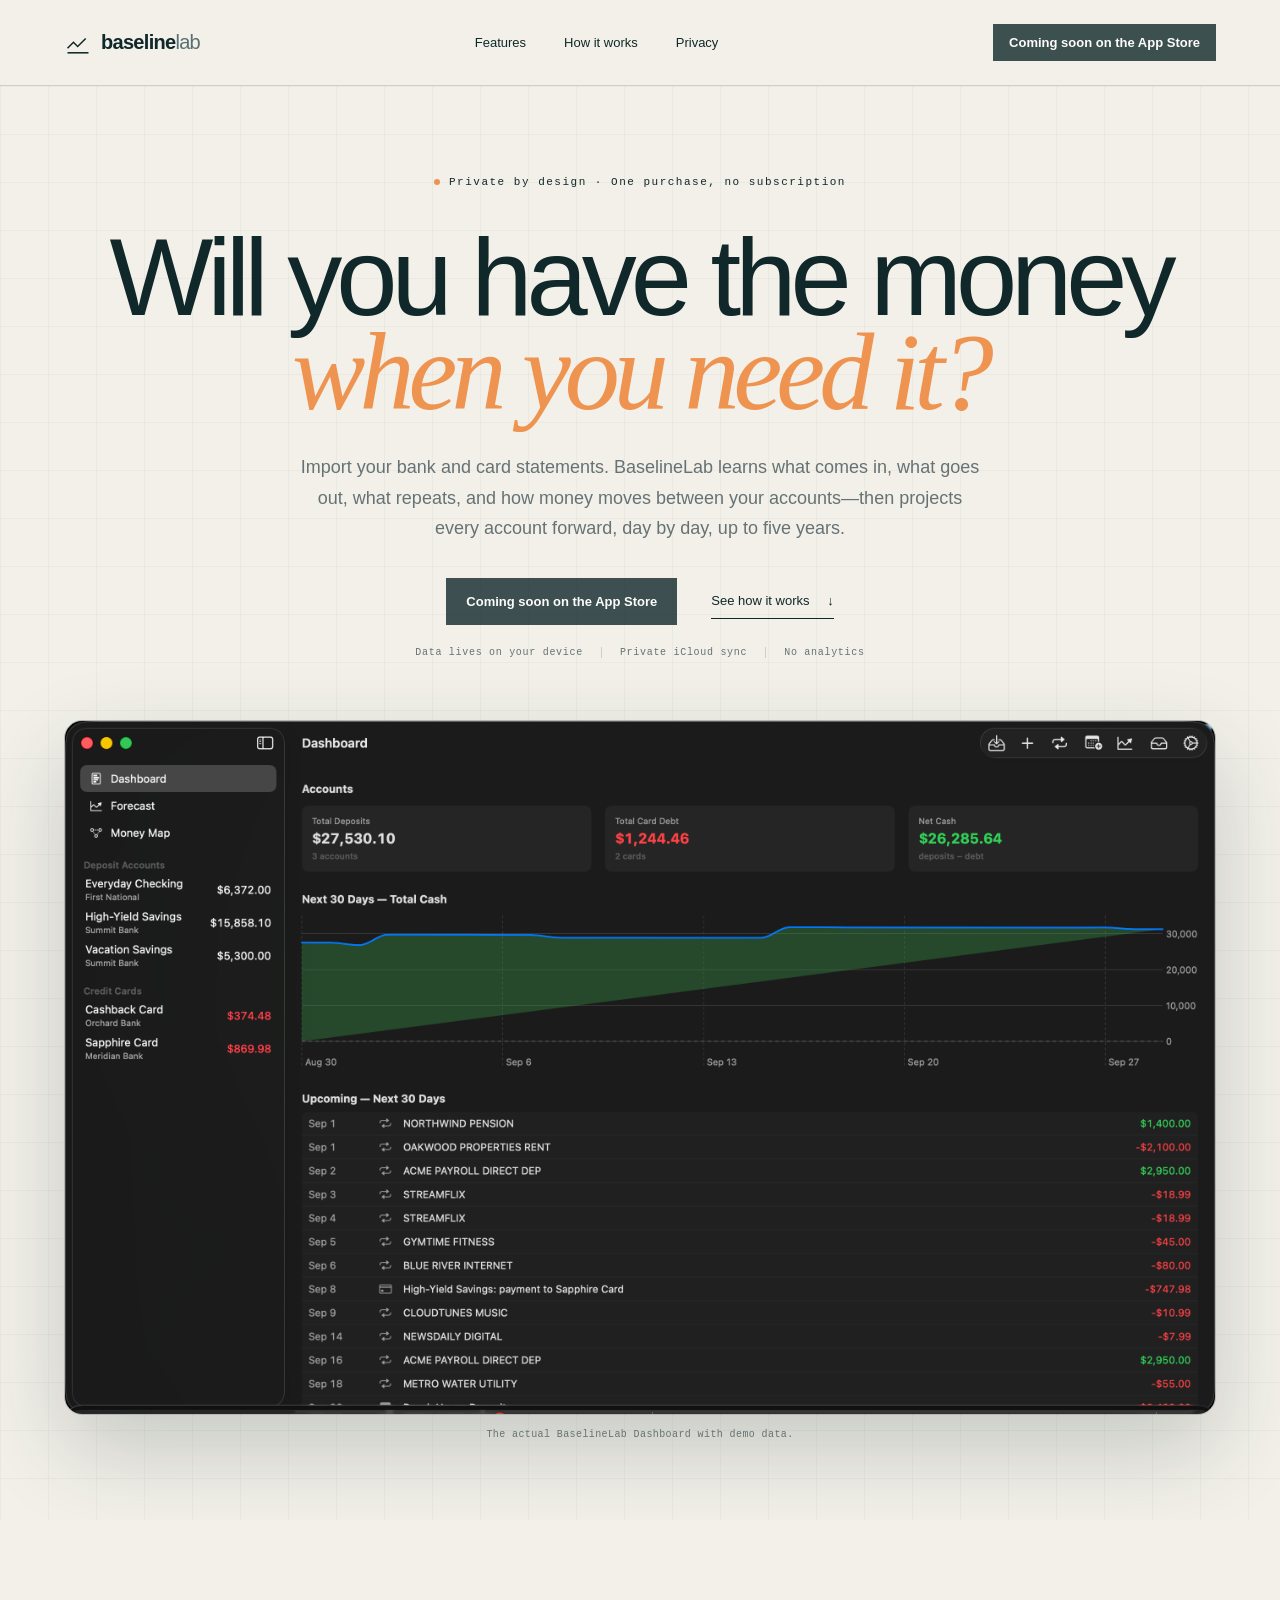
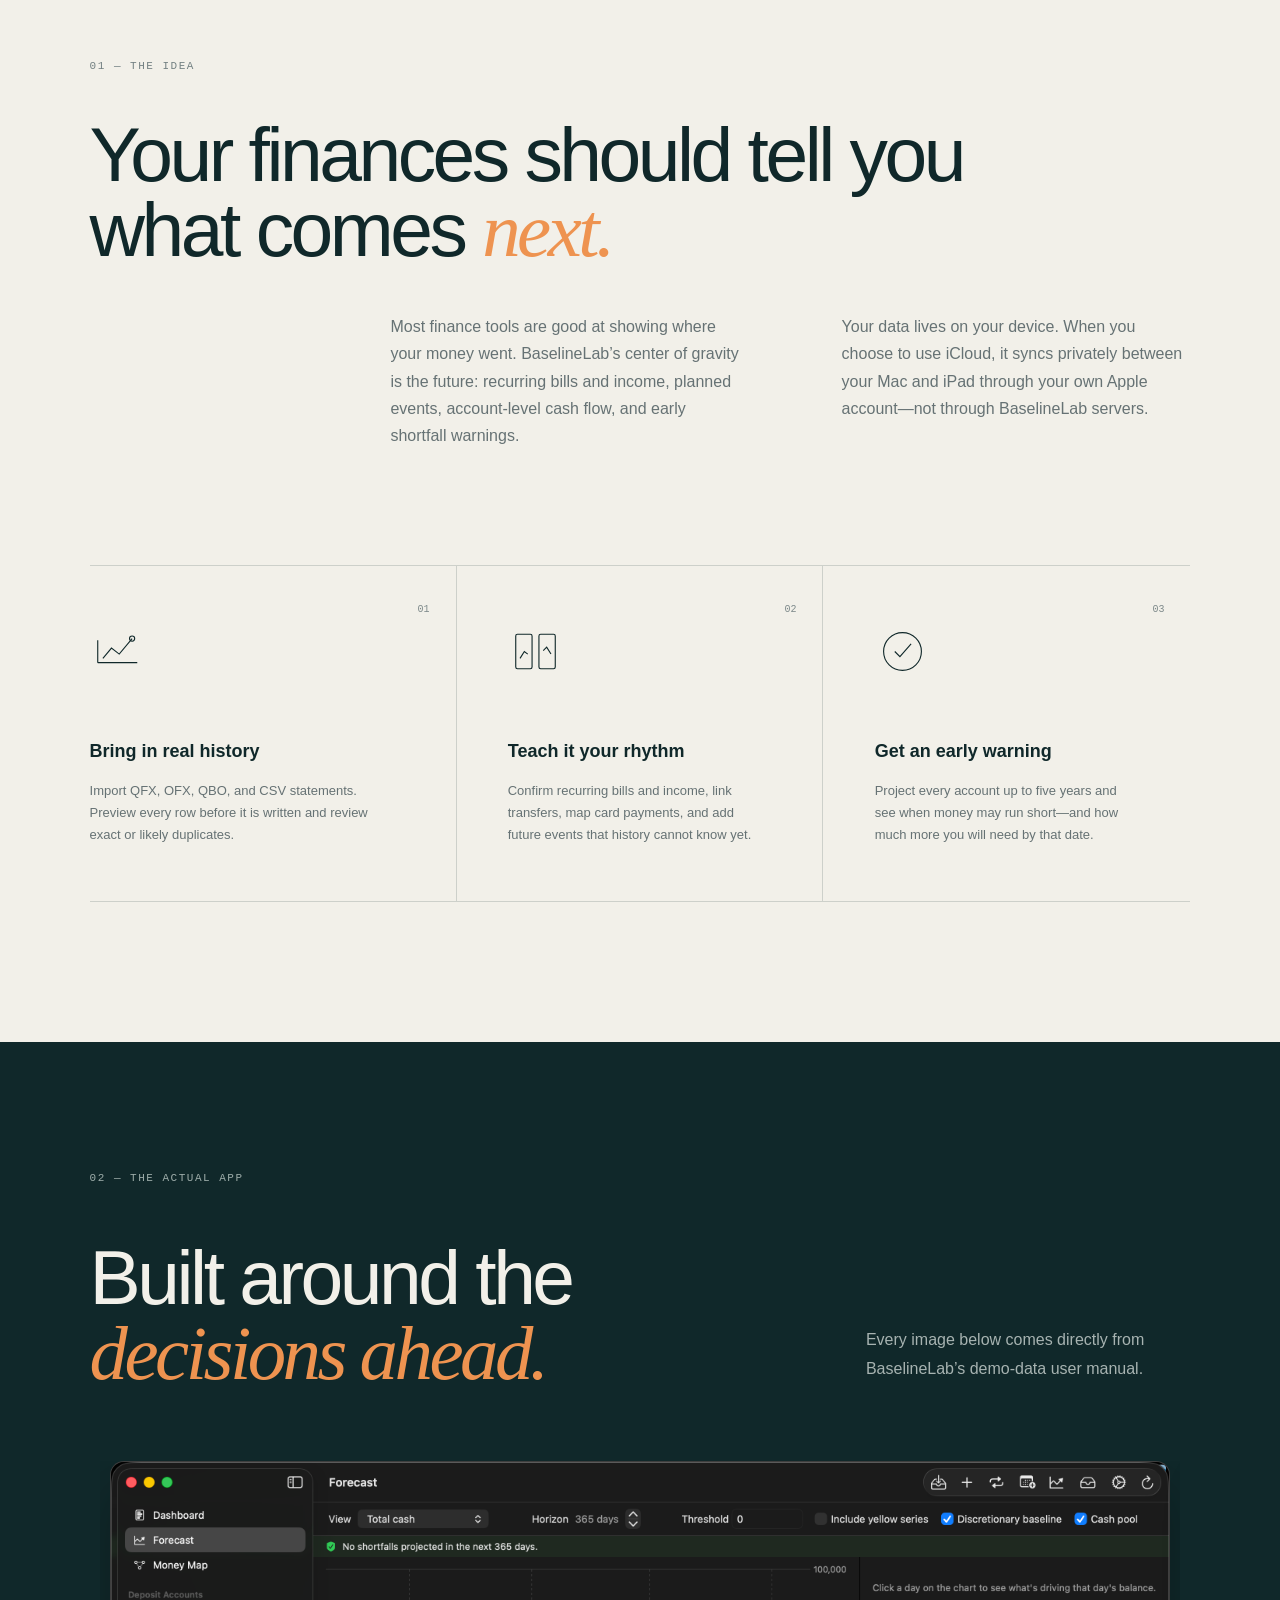
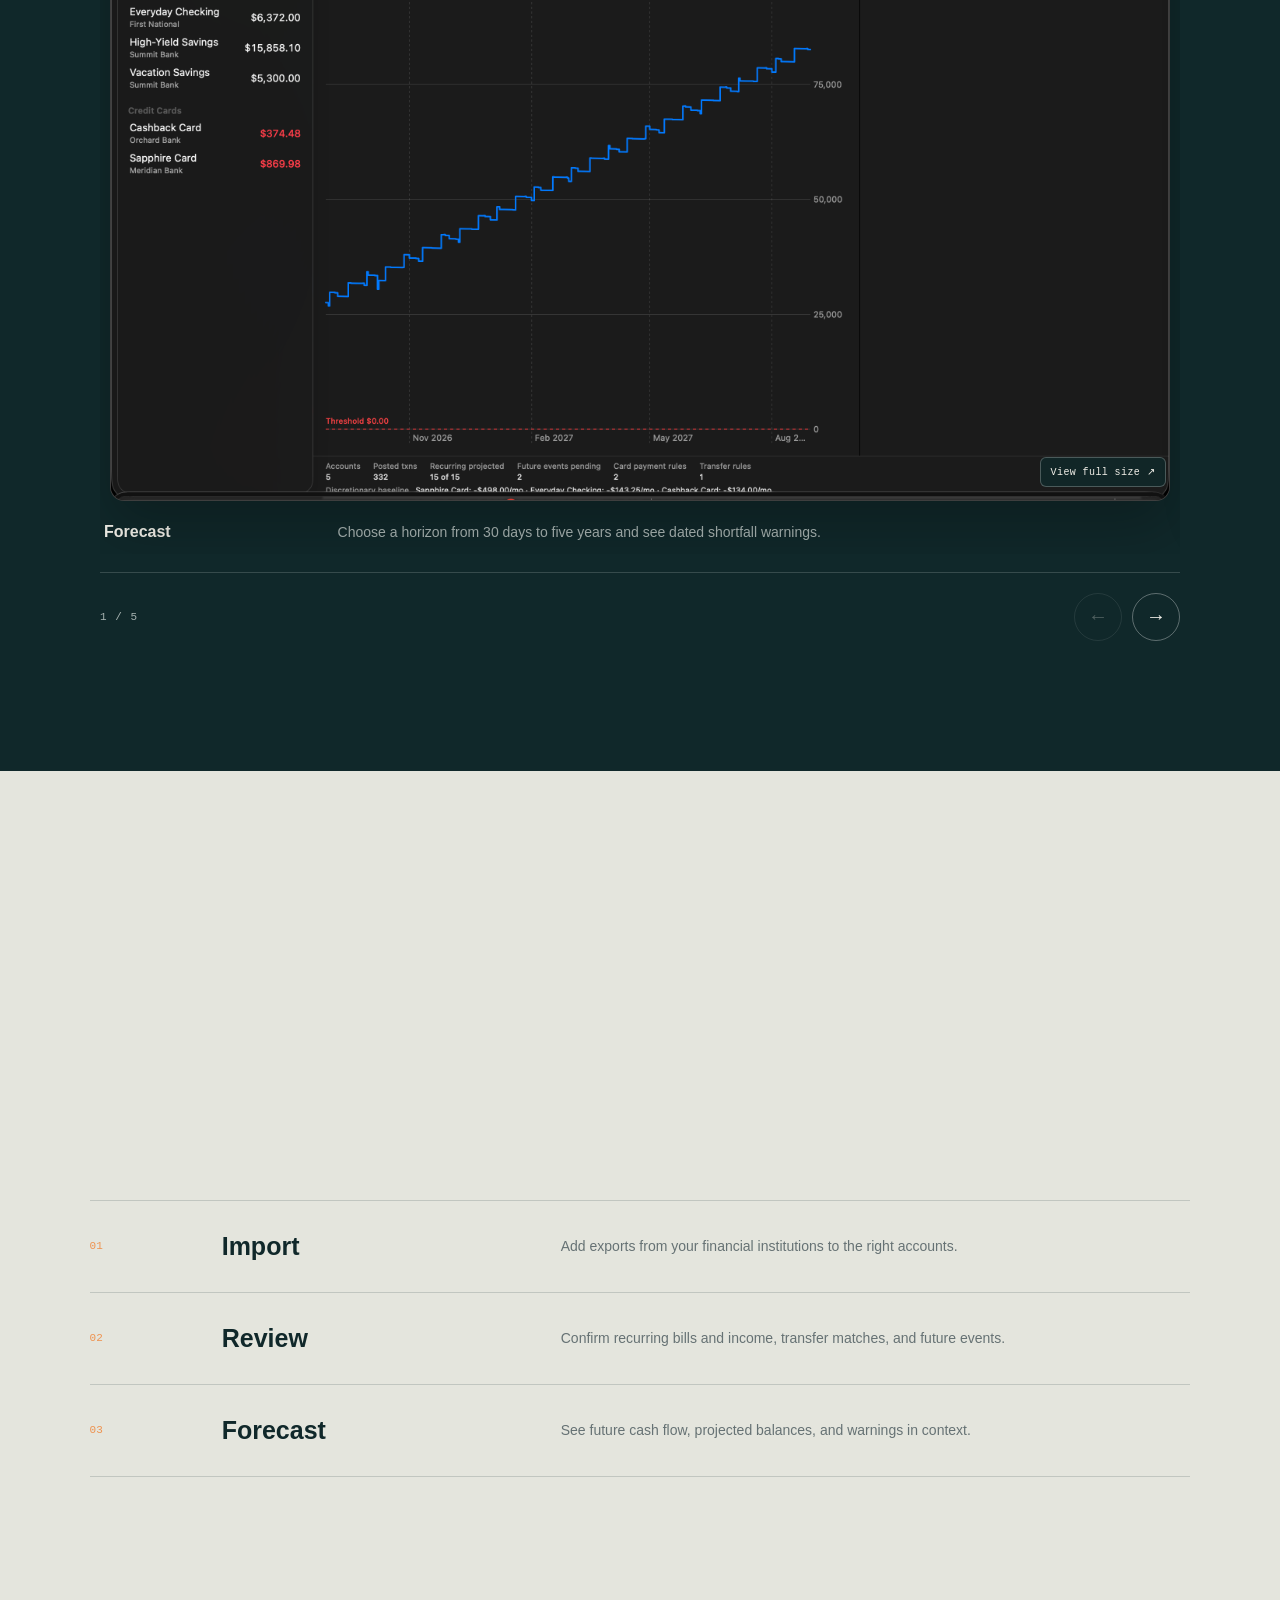
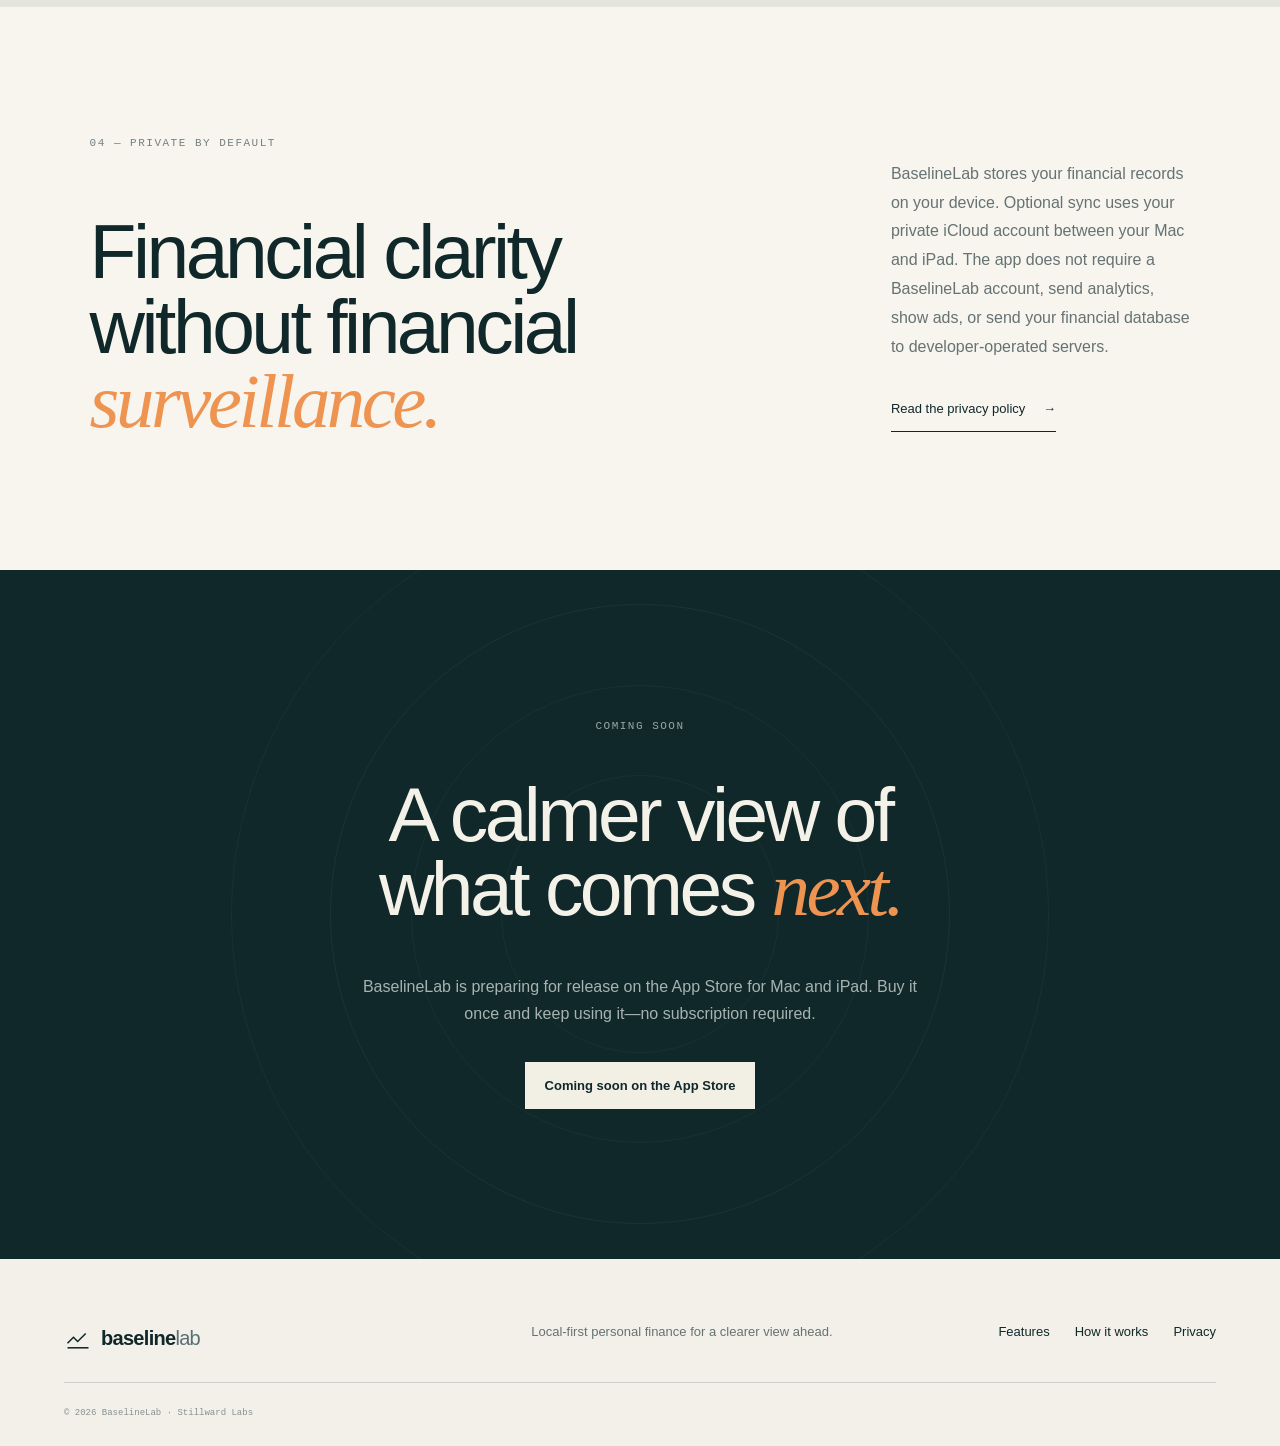
==== commit eb4d34d2: "Resize gallery and add full-size viewer" ====
--- a/index.html
+++ b/index.html
@@ -20,9 +20,9 @@
     <meta name="twitter:image" content="https://baselinelab.app/assets/screenshots/01-dashboard.png" />
     <title>BaselineLab — See what comes next</title>
     <link rel="icon" href="assets/favicon.svg" type="image/svg+xml" />
-    <link rel="stylesheet" href="styles.css" />
+    <link rel="stylesheet" href="styles.css?v=20260830-gallery-zoom" />
     <script src="site-config.js"></script>
-    <script src="script.js" defer></script>
+    <script src="script.js?v=20260830-gallery-zoom" defer></script>
   </head>
   <body>
     <a class="skip-link" href="#main">Skip to content</a>
@@ -77,11 +77,11 @@
         <div class="screenshot-carousel reveal" aria-label="BaselineLab app screenshot gallery">
           <div class="screenshot-viewport" id="screenshot-gallery" tabindex="0">
             <div class="screenshot-track">
-              <figure class="screenshot-slide"><img src="assets/screenshots/11-forecast-total.png" alt="BaselineLab total-cash Forecast with a 365-day horizon and no projected shortfalls" loading="lazy"/><figcaption><b>Forecast</b><span>Choose a horizon from 30 days to five years and see dated shortfall warnings.</span></figcaption></figure>
-              <figure class="screenshot-slide"><img src="assets/screenshots/05-import-preview.png" alt="BaselineLab import preview classifying new and duplicate statement transactions" loading="lazy"/><figcaption><b>Import preview</b><span>Approve new transactions and review duplicates before anything is saved.</span></figcaption></figure>
-              <figure class="screenshot-slide"><img src="assets/screenshots/06-recurring.png" alt="BaselineLab recurring-series list with detected and confirmed income and expenses" loading="lazy"/><figcaption><b>Recurring series</b><span>Confirm what should enter the forecast and dismiss what should not.</span></figcaption></figure>
-              <figure class="screenshot-slide"><img src="assets/screenshots/07-future-events.png" alt="BaselineLab future-events list for planned income and expenses" loading="lazy"/><figcaption><b>Future events</b><span>Add the things you know are coming that history cannot show.</span></figcaption></figure>
-              <figure class="screenshot-slide"><img src="assets/screenshots/13-money-map.png" alt="BaselineLab Money Map showing monthly income, transfers, card payments, and spending flows" loading="lazy"/><figcaption><b>Money Map</b><span>See regular money movements on one screen, with flow thickness proportional to monthly dollars.</span></figcaption></figure>
+              <figure class="screenshot-slide"><button class="screenshot-open" type="button" aria-label="Open Forecast screenshot full size"><img src="assets/screenshots/11-forecast-total.png" alt="BaselineLab total-cash Forecast with a 365-day horizon and no projected shortfalls" loading="lazy"/></button><figcaption><b>Forecast</b><span>Choose a horizon from 30 days to five years and see dated shortfall warnings.</span></figcaption></figure>
+              <figure class="screenshot-slide"><button class="screenshot-open" type="button" aria-label="Open Import preview screenshot full size"><img src="assets/screenshots/05-import-preview.png" alt="BaselineLab import preview classifying new and duplicate statement transactions" loading="lazy"/></button><figcaption><b>Import preview</b><span>Approve new transactions and review duplicates before anything is saved.</span></figcaption></figure>
+              <figure class="screenshot-slide"><button class="screenshot-open" type="button" aria-label="Open Recurring series screenshot full size"><img src="assets/screenshots/06-recurring.png" alt="BaselineLab recurring-series list with detected and confirmed income and expenses" loading="lazy"/></button><figcaption><b>Recurring series</b><span>Confirm what should enter the forecast and dismiss what should not.</span></figcaption></figure>
+              <figure class="screenshot-slide"><button class="screenshot-open" type="button" aria-label="Open Future events screenshot full size"><img src="assets/screenshots/07-future-events.png" alt="BaselineLab future-events list for planned income and expenses" loading="lazy"/></button><figcaption><b>Future events</b><span>Add the things you know are coming that history cannot show.</span></figcaption></figure>
+              <figure class="screenshot-slide"><button class="screenshot-open" type="button" aria-label="Open Money Map screenshot full size"><img src="assets/screenshots/13-money-map.png" alt="BaselineLab Money Map showing monthly income, transfers, card payments, and spending flows" loading="lazy"/></button><figcaption><b>Money Map</b><span>See regular money movements on one screen, with flow thickness proportional to monthly dollars.</span></figcaption></figure>
             </div>
           </div>
           <div class="screenshot-controls">
@@ -130,5 +130,23 @@
       <div><a href="#features">Features</a><a href="#workflow">How it works</a><a href="privacy.html">Privacy</a></div>
       <small>© <span id="year">2026</span> BaselineLab · Stillward Labs</small>
     </footer>
+
+    <dialog class="screenshot-lightbox" aria-labelledby="lightbox-title" aria-describedby="lightbox-description">
+      <div class="lightbox-shell">
+        <div class="lightbox-toolbar">
+          <div class="lightbox-copy">
+            <b id="lightbox-title"></b>
+            <span id="lightbox-description"></span>
+          </div>
+          <div class="lightbox-actions">
+            <button class="lightbox-zoom" type="button" aria-pressed="false">View actual size</button>
+            <button class="lightbox-close" type="button" aria-label="Close full-size screenshot">Close <span aria-hidden="true">×</span></button>
+          </div>
+        </div>
+        <div class="lightbox-stage">
+          <img class="lightbox-image" src="" alt="" />
+        </div>
+      </div>
+    </dialog>
   </body>
 </html>
--- a/styles.css
+++ b/styles.css
@@ -13,13 +13,17 @@
 .screenshots-heading{display:grid;grid-template-columns:1.35fr .65fr;gap:8vw;align-items:end}
 .screenshots-heading h2{font-size:clamp(46px,6vw,86px);line-height:.97;letter-spacing:-3.5px;font-weight:500;margin:45px 0 70px}
 .screenshots-heading p{color:#a7b3b1;line-height:1.8;margin-bottom:78px}
-.screenshot-carousel{max-width:1240px;margin:0 auto}
+.screenshot-carousel{max-width:1080px;margin:0 auto}
 .screenshot-viewport{overflow-x:auto;scroll-snap-type:x mandatory;scroll-behavior:smooth;scrollbar-width:none;outline:none}
 .screenshot-viewport::-webkit-scrollbar{display:none}
 .screenshot-viewport:focus-visible{outline:2px solid var(--orange);outline-offset:8px}
 .screenshot-track{display:flex;gap:28px}
 .screenshot-slide{flex:0 0 100%;min-width:0;margin:0;scroll-snap-align:start;scroll-snap-stop:always}
-.screenshot-slide img{display:block;width:100%;aspect-ratio:68/41;object-fit:contain;border:1px solid rgba(255,255,255,.16);border-radius:14px;background:#191919;box-shadow:0 24px 55px rgba(0,0,0,.24)}
+.screenshot-open{display:block;position:relative;width:100%;padding:0;border:0;border-radius:14px;background:transparent;color:#f2f0e9;cursor:zoom-in}
+.screenshot-open::after{content:"View full size ↗";position:absolute;right:14px;bottom:14px;padding:8px 10px;border:1px solid rgba(255,255,255,.24);border-radius:6px;background:rgba(16,40,42,.88);color:#f2f0e9;font:10px var(--mono);letter-spacing:.4px;backdrop-filter:blur(8px);-webkit-backdrop-filter:blur(8px)}
+.screenshot-open img{display:block;width:auto;height:auto;max-width:100%;max-height:calc(100vh - 260px);margin:0 auto;border:1px solid rgba(255,255,255,.16);border-radius:14px;background:#191919;box-shadow:0 24px 55px rgba(0,0,0,.24)}
+.screenshot-open:hover img,.screenshot-open:focus-visible img{border-color:var(--orange)}
+.screenshot-open:focus-visible{outline:2px solid var(--orange);outline-offset:6px}
 .screenshot-slide figcaption{display:grid;grid-template-columns:minmax(120px,.25fr) 1fr;gap:24px;align-items:baseline;padding:20px 4px 10px}
 .screenshot-slide figcaption b{font-size:16px;white-space:nowrap}
 .screenshot-slide figcaption span{color:#a7b3b1;font-size:14px;line-height:1.6}
@@ -29,6 +33,23 @@
 .screenshot-nav{width:48px;height:48px;border:1px solid rgba(255,255,255,.32);border-radius:50%;background:transparent;color:#f2f0e9;font-size:20px;cursor:pointer;transition:background .2s,border-color .2s,opacity .2s}
 .screenshot-nav:hover:not(:disabled),.screenshot-nav:focus-visible{background:var(--orange);border-color:var(--orange);color:var(--ink)}
 .screenshot-nav:disabled{cursor:default;opacity:.28}
+.screenshot-lightbox{width:calc(100vw - 28px);height:calc(100vh - 28px);max-width:none;max-height:none;margin:auto;padding:0;border:1px solid rgba(255,255,255,.18);border-radius:16px;background:#0b1f21;color:#f2f0e9;box-shadow:0 35px 100px rgba(0,0,0,.5);overflow:hidden}
+.screenshot-lightbox::backdrop{background:rgba(3,12,13,.82);backdrop-filter:blur(8px);-webkit-backdrop-filter:blur(8px)}
+.lightbox-shell{display:grid;grid-template-rows:auto minmax(0,1fr);height:100%}
+.lightbox-toolbar{display:grid;grid-template-columns:minmax(0,1fr) auto;gap:28px;align-items:center;padding:16px 20px;border-bottom:1px solid rgba(255,255,255,.14);background:#10282a}
+.lightbox-copy{min-width:0}
+.lightbox-copy b,.lightbox-copy span{display:block}
+.lightbox-copy b{font-size:15px;margin-bottom:4px}
+.lightbox-copy span{overflow:hidden;color:#a7b3b1;font-size:12px;line-height:1.4;text-overflow:ellipsis;white-space:nowrap}
+.lightbox-actions{display:flex;gap:10px}
+.lightbox-zoom,.lightbox-close{height:40px;padding:0 14px;border:1px solid rgba(255,255,255,.28);border-radius:6px;background:transparent;color:#f2f0e9;font:11px var(--mono);cursor:pointer}
+.lightbox-close span{font-size:18px;margin-left:8px;vertical-align:-1px}
+.lightbox-zoom:hover,.lightbox-close:hover,.lightbox-zoom:focus-visible,.lightbox-close:focus-visible{border-color:var(--orange);background:var(--orange);color:var(--ink)}
+.lightbox-stage{display:grid;place-items:center;min-height:0;padding:20px;overflow:auto;background:#071719;cursor:zoom-in}
+.lightbox-image{display:block;width:auto;height:auto;max-width:100%;max-height:calc(100vh - 110px);box-shadow:0 20px 60px rgba(0,0,0,.42)}
+.lightbox-stage.is-zoomed{display:block;cursor:zoom-out}
+.lightbox-stage.is-zoomed .lightbox-image{max-width:none;max-height:none;margin:0 auto}
+body.lightbox-open{overflow:hidden}
 .policy-page{max-width:900px;margin:0 auto;padding:110px 6vw 130px}
 .policy-page>h1{font-size:clamp(48px,7vw,84px);line-height:.96;letter-spacing:-3.5px;margin:36px 0 20px}
 .policy-updated{color:var(--muted);font:10px var(--mono);letter-spacing:.6px;margin-bottom:72px}
@@ -53,9 +74,16 @@
   .screenshots-heading h2{font-size:48px;letter-spacing:-2px;margin-bottom:25px}
   .screenshots-heading p{margin-bottom:50px}
   .screenshot-track{gap:16px}
+  .screenshot-open::after{right:8px;bottom:8px;padding:6px 8px;font-size:9px}
   .screenshot-slide figcaption{display:block;padding-top:16px}
   .screenshot-slide figcaption span{display:block;margin-top:7px}
   .screenshot-controls{margin-top:12px}
+  .screenshot-lightbox{width:100vw;height:100dvh;border:0;border-radius:0}
+  .lightbox-toolbar{grid-template-columns:1fr;gap:12px;padding:12px}
+  .lightbox-copy span{white-space:normal}
+  .lightbox-actions{justify-content:space-between}
+  .lightbox-stage{padding:8px}
+  .lightbox-image{max-height:calc(100dvh - 150px)}
   .policy-page{padding:75px 6vw 90px}
   .policy-page>h1{font-size:50px;letter-spacing:-2.4px}
   .policy-summary{padding:26px 24px}
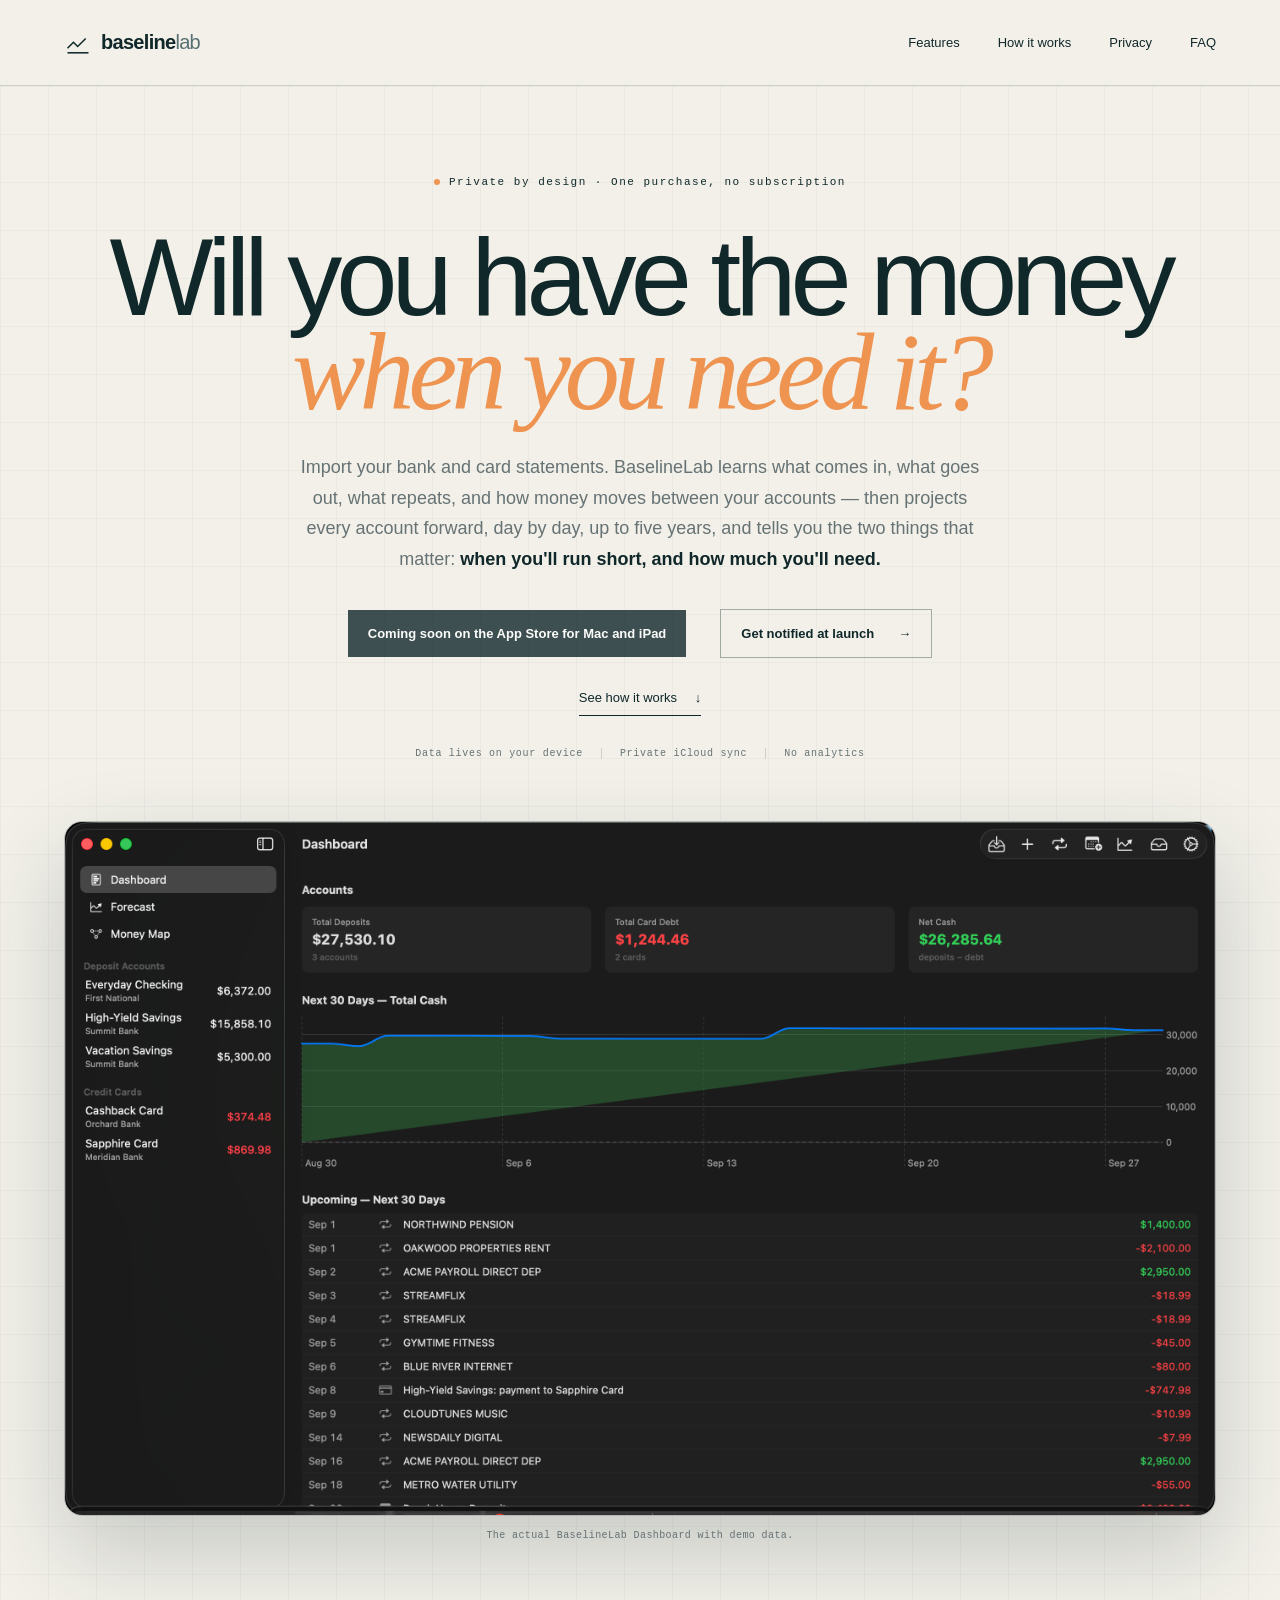
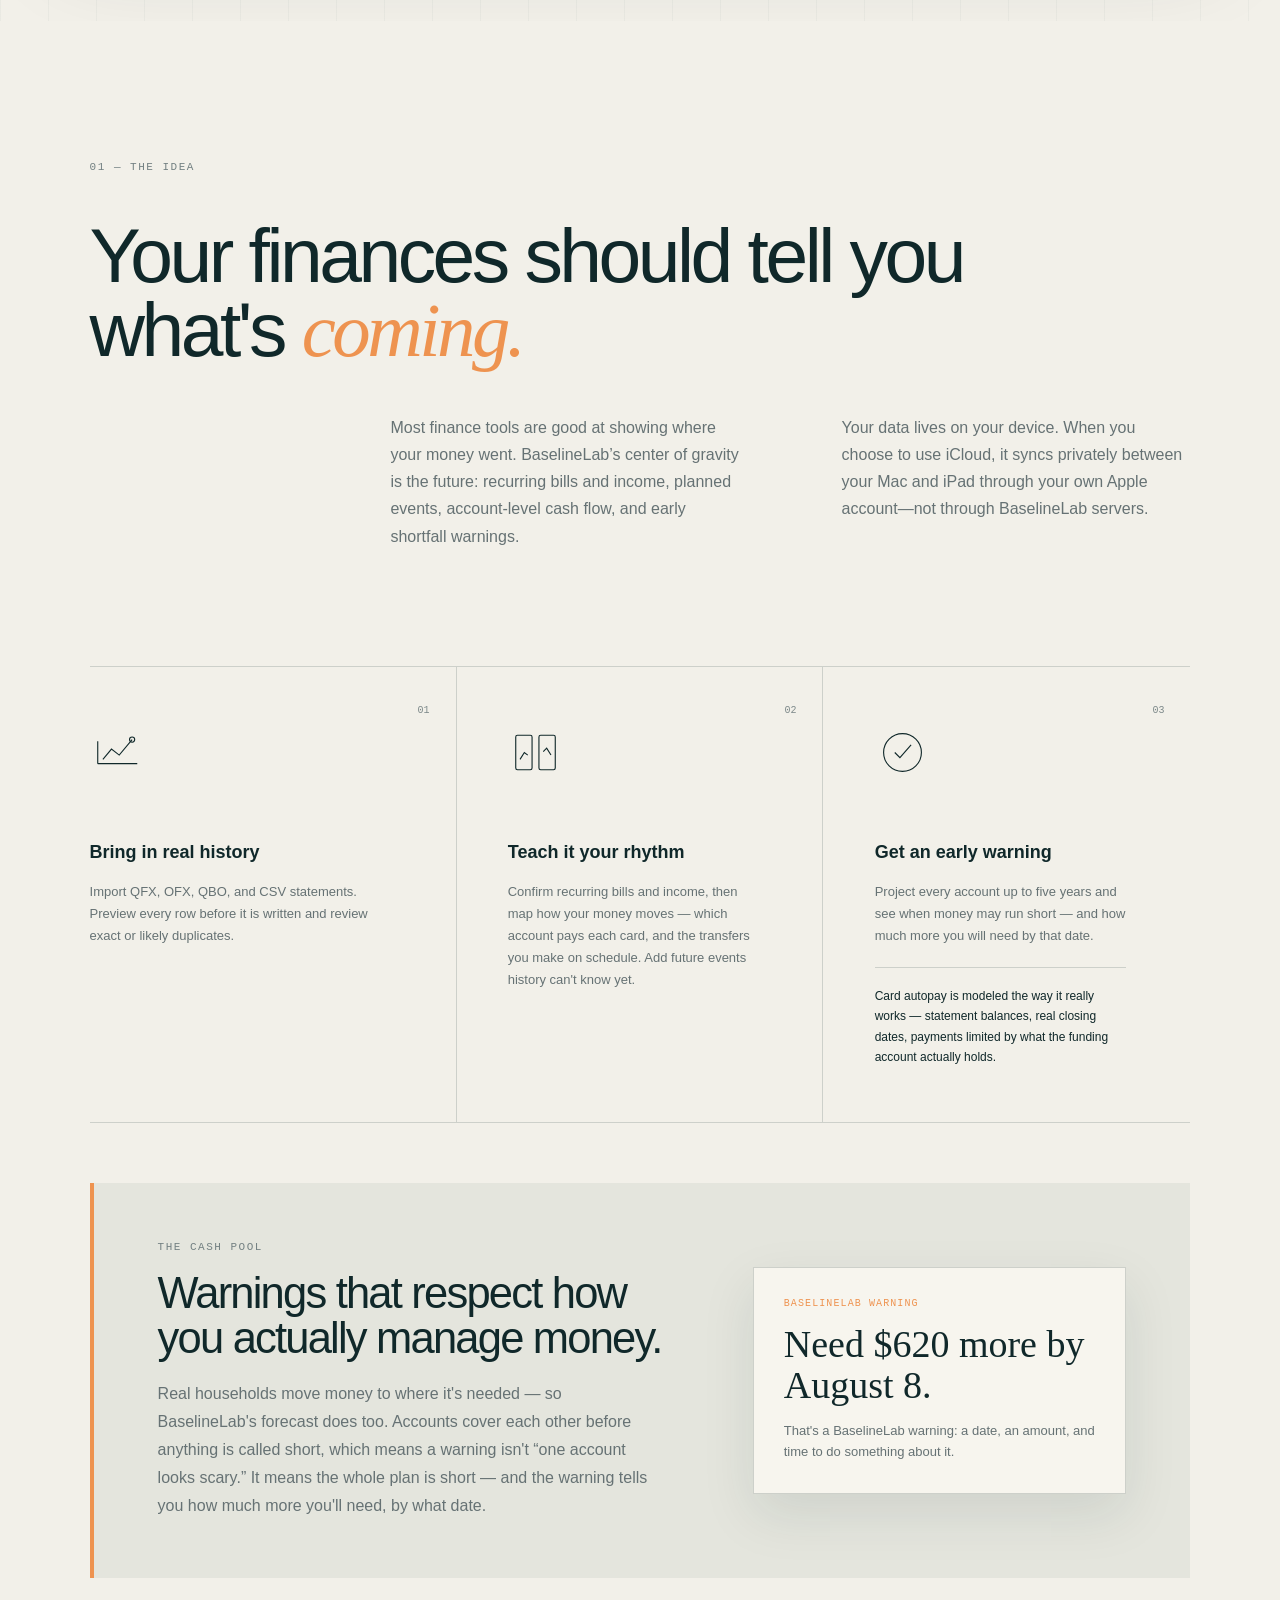
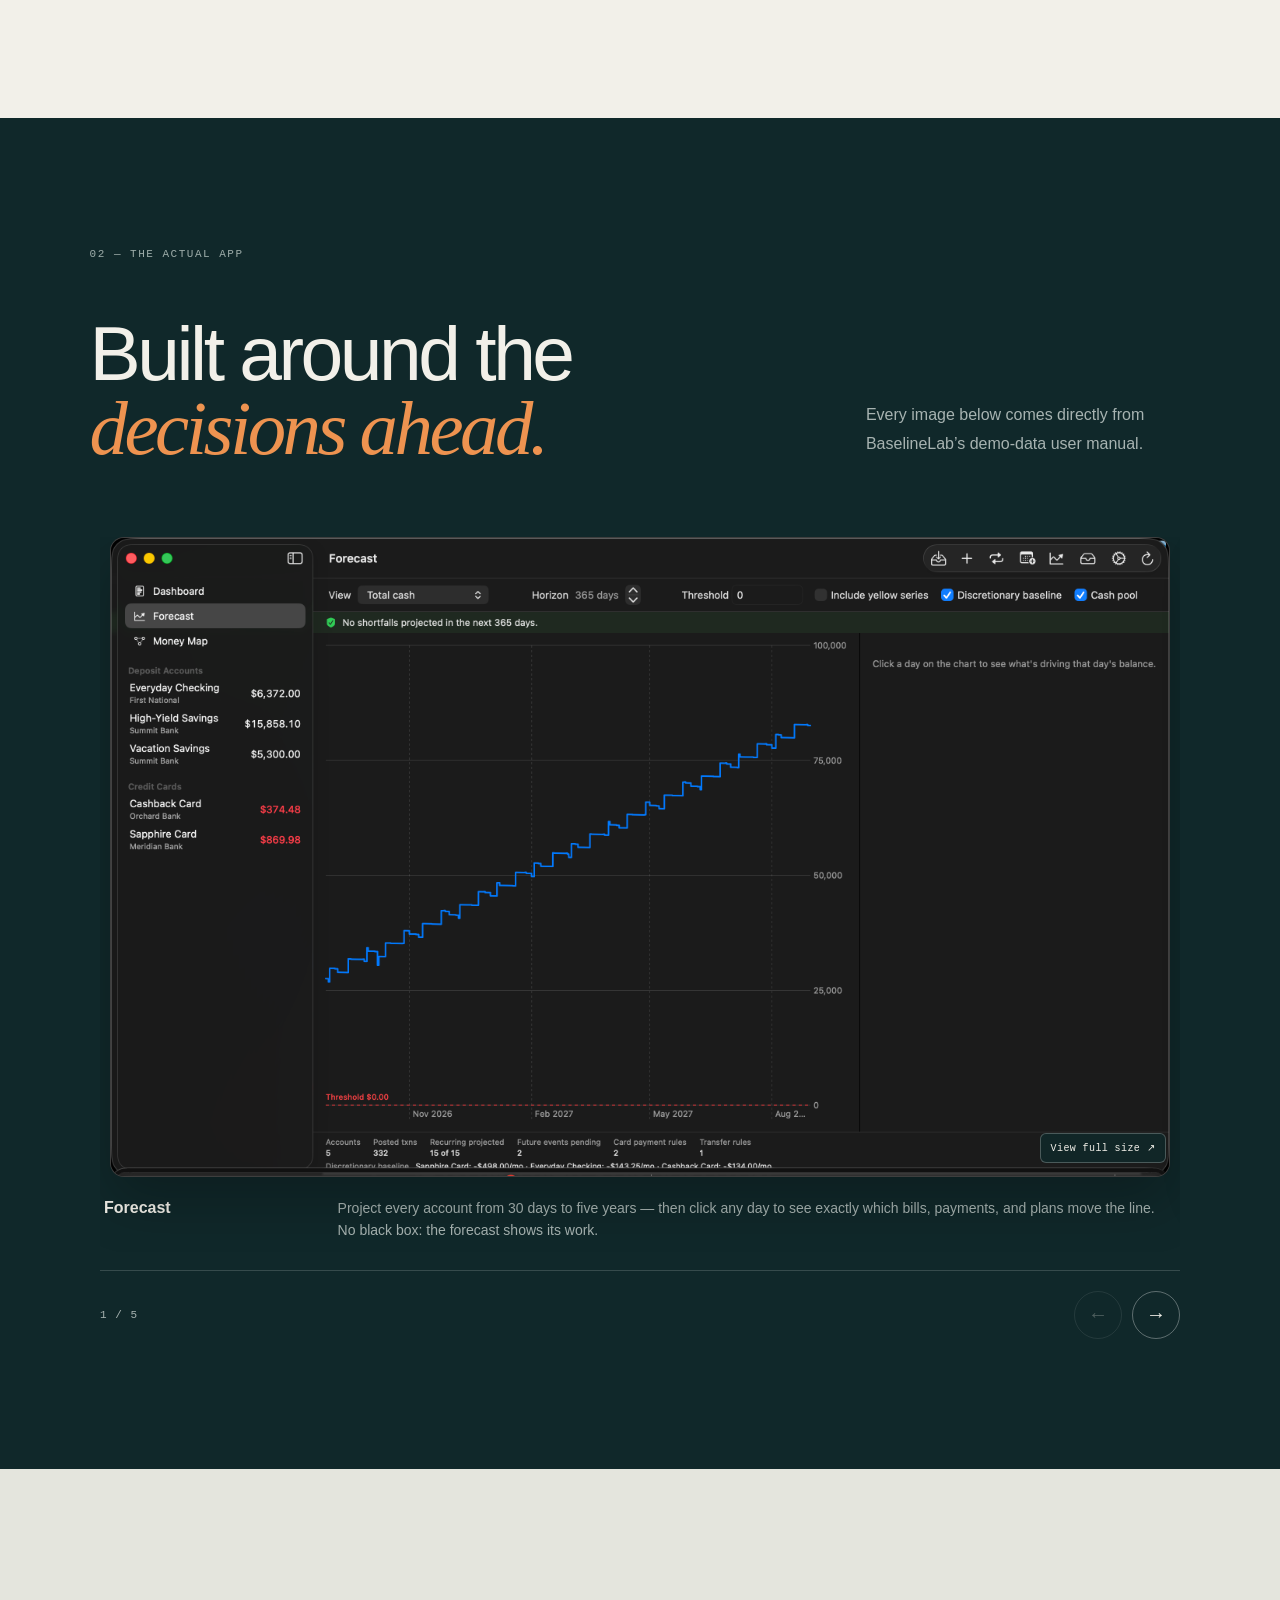
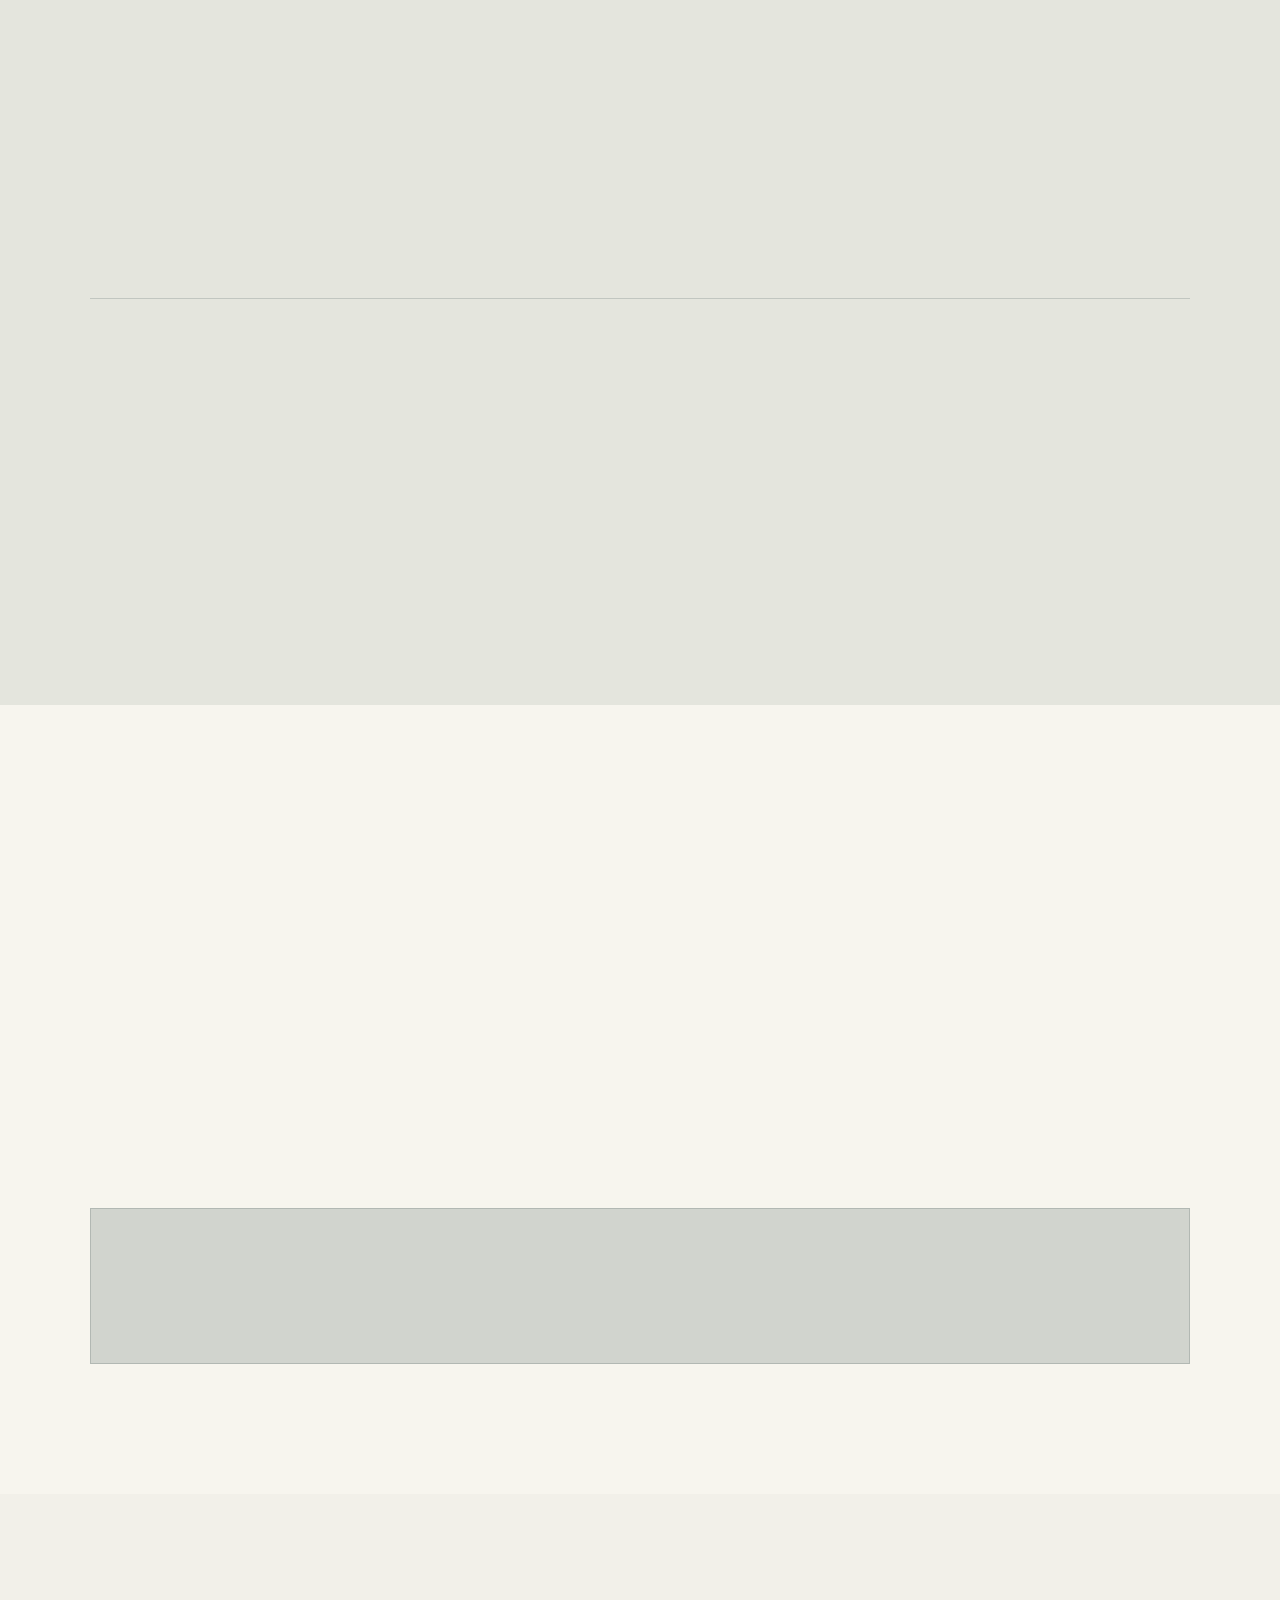
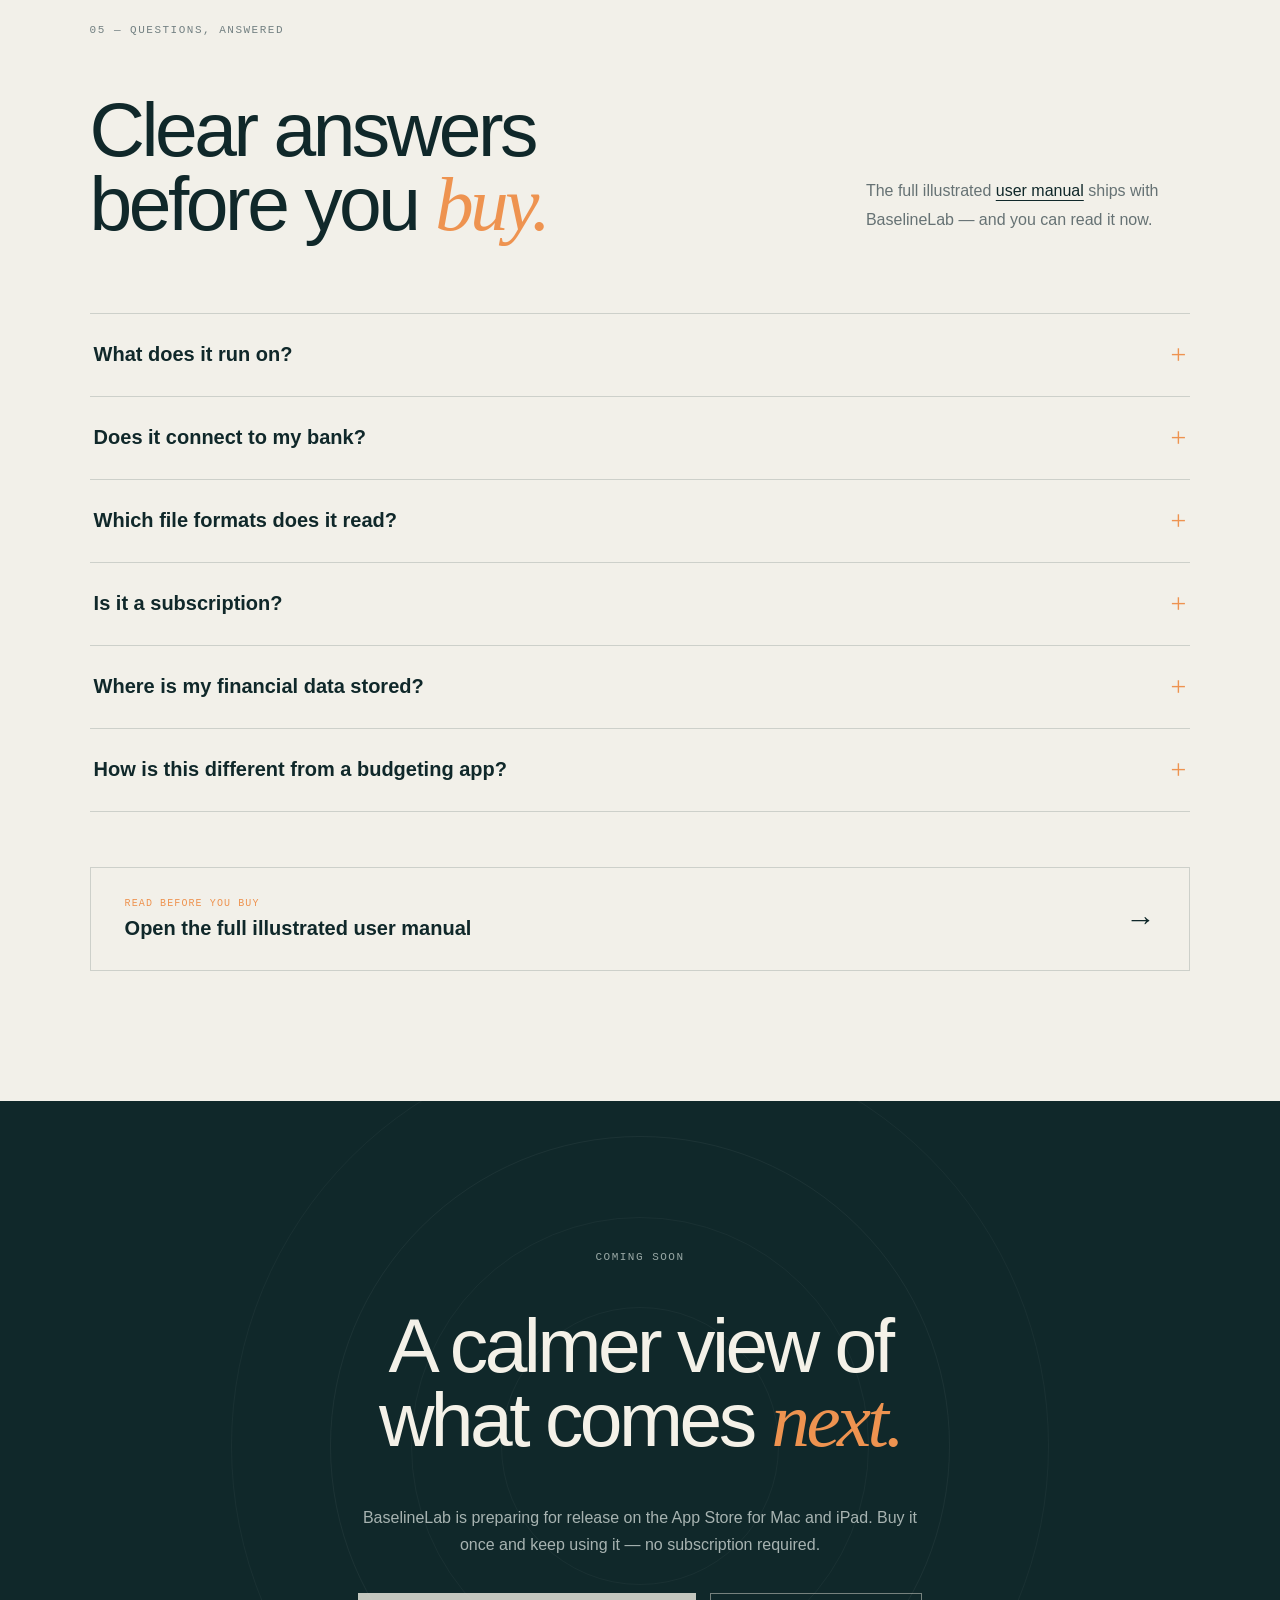
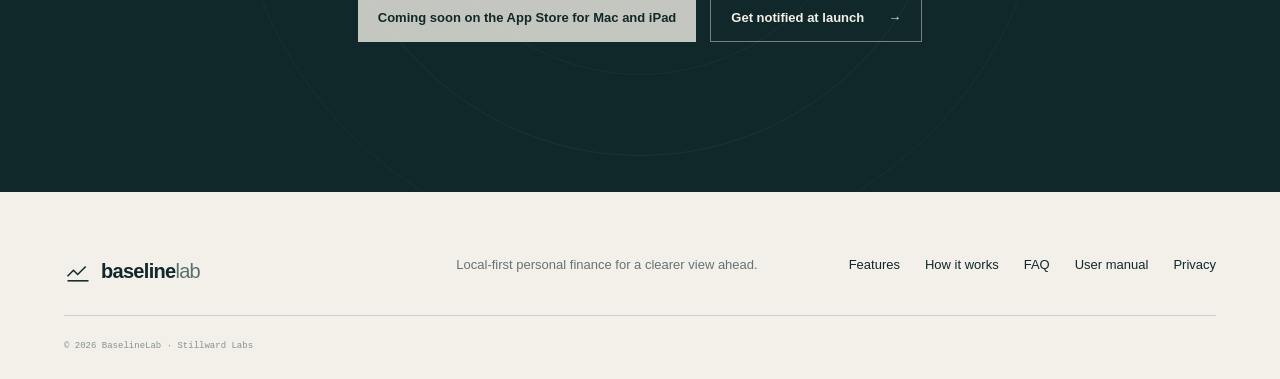
==== commit 5d4bd958: "Add launch brief revisions and user manual" ====
--- a/index.html
+++ b/index.html
@@ -20,9 +20,9 @@
     <meta name="twitter:image" content="https://baselinelab.app/assets/screenshots/01-dashboard.png" />
     <title>BaselineLab — See what comes next</title>
     <link rel="icon" href="assets/favicon.svg" type="image/svg+xml" />
-    <link rel="stylesheet" href="styles.css?v=20260830-gallery-zoom" />
+    <link rel="stylesheet" href="styles.css?v=20260830-brief" />
     <script src="site-config.js"></script>
-    <script src="script.js?v=20260830-gallery-zoom" defer></script>
+    <script src="script.js?v=20260830-brief" defer></script>
   </head>
   <body>
     <a class="skip-link" href="#main">Skip to content</a>
@@ -35,8 +35,8 @@
         <a href="#features">Features</a>
         <a href="#workflow">How it works</a>
         <a href="privacy.html">Privacy</a>
+        <a href="#faq">FAQ</a>
       </nav>
-      <a class="button button-small app-store-link is-coming-soon" href="#availability" data-app-store aria-disabled="true">Coming soon on the App Store</a>
       <button class="menu-button" type="button" aria-expanded="false" aria-label="Open navigation"><span></span><span></span></button>
     </header>
 
@@ -44,11 +44,12 @@
       <section class="hero" id="top">
         <div class="eyebrow reveal"><span></span> Private by design · One purchase, no subscription</div>
         <h1 class="reveal">Will you have the money<br/><em>when you need it?</em></h1>
-        <p class="hero-copy reveal">Import your bank and card statements. BaselineLab learns what comes in, what goes out, what repeats, and how money moves between your accounts—then projects every account forward, day by day, up to five years.</p>
+        <p class="hero-copy reveal">Import your bank and card statements. BaselineLab learns what comes in, what goes out, what repeats, and how money moves between your accounts — then projects every account forward, day by day, up to five years, and tells you the two things that matter: <strong>when you'll run short, and how much you'll need.</strong></p>
         <div class="hero-actions reveal">
-          <a class="button app-store-link is-coming-soon" href="#availability" data-app-store aria-disabled="true">Coming soon on the App Store</a>
-          <a class="text-link" href="#workflow">See how it works <span aria-hidden="true">↓</span></a>
+          <a class="button app-store-link is-coming-soon" href="#availability" data-app-store aria-disabled="true">Coming soon on the App Store for Mac and iPad</a>
+          <a class="button button-secondary" href="mailto:blackjack_wonk@proton.me?subject=BaselineLab%20launch%20notification&amp;body=Please%20notify%20me%20when%20BaselineLab%20is%20available%20for%20Mac%20and%20iPad.">Get notified at launch <span aria-hidden="true">→</span></a>
         </div>
+        <a class="text-link hero-workflow-link reveal" href="#workflow">See how it works <span aria-hidden="true">↓</span></a>
 
         <div class="privacy-promise reveal" aria-label="BaselineLab privacy promise">
           <span>Data lives on your device</span><span>Private iCloud sync</span><span>No analytics</span>
@@ -62,12 +63,24 @@
 
       <section class="statement" id="features">
         <p class="section-label reveal">01 — THE IDEA</p>
-        <h2 class="reveal">Your finances should tell you<br/>what comes <em>next.</em></h2>
+        <h2 class="reveal">Your finances should tell you<br/>what's <em>coming.</em></h2>
         <div class="statement-copy reveal"><p>Most finance tools are good at showing where your money went. BaselineLab’s center of gravity is the future: recurring bills and income, planned events, account-level cash flow, and early shortfall warnings.</p><p>Your data lives on your device. When you choose to use iCloud, it syncs privately between your Mac and iPad through your own Apple account—not through BaselineLab servers.</p></div>
         <div class="feature-grid">
           <article class="feature-card reveal"><span class="number">01</span><svg viewBox="0 0 64 64" aria-hidden="true"><path d="M9 45V19m0 26h46"/><path d="m15 40 10-12 9 7 15-18"/><circle cx="49" cy="17" r="3"/></svg><h3>Bring in real history</h3><p>Import QFX, OFX, QBO, and CSV statements. Preview every row before it is written and review exact or likely duplicates.</p></article>
-          <article class="feature-card reveal"><span class="number">02</span><svg viewBox="0 0 64 64" aria-hidden="true"><rect x="9" y="12" width="19" height="40" rx="2"/><rect x="36" y="12" width="19" height="40" rx="2"/><path d="M14 40l5-8 4 3M41 31l4-4 5 8"/></svg><h3>Teach it your rhythm</h3><p>Confirm recurring bills and income, link transfers, map card payments, and add future events that history cannot know yet.</p></article>
-          <article class="feature-card reveal"><span class="number">03</span><svg viewBox="0 0 64 64" aria-hidden="true"><circle cx="32" cy="32" r="22"/><path d="m23 32 6 6 13-15"/></svg><h3>Get an early warning</h3><p>Project every account up to five years and see when money may run short—and how much more you will need by that date.</p></article>
+          <article class="feature-card reveal"><span class="number">02</span><svg viewBox="0 0 64 64" aria-hidden="true"><rect x="9" y="12" width="19" height="40" rx="2"/><rect x="36" y="12" width="19" height="40" rx="2"/><path d="M14 40l5-8 4 3M41 31l4-4 5 8"/></svg><h3>Teach it your rhythm</h3><p>Confirm recurring bills and income, then map how your money moves — which account pays each card, and the transfers you make on schedule. Add future events history can't know yet.</p></article>
+          <article class="feature-card reveal"><span class="number">03</span><svg viewBox="0 0 64 64" aria-hidden="true"><circle cx="32" cy="32" r="22"/><path d="m23 32 6 6 13-15"/></svg><h3>Get an early warning</h3><p>Project every account up to five years and see when money may run short — and how much more you will need by that date.</p><p class="feature-proof">Card autopay is modeled the way it really works — statement balances, real closing dates, payments limited by what the funding account actually holds.</p></article>
+        </div>
+        <div class="cash-pool-feature reveal">
+          <div>
+            <p class="section-label">THE CASH POOL</p>
+            <h3>Warnings that respect how you actually manage money.</h3>
+            <p>Real households move money to where it's needed — so BaselineLab's forecast does too. Accounts cover each other before anything is called short, which means a warning isn't “one account looks scary.” It means the whole plan is short — and the warning tells you how much more you'll need, by what date.</p>
+          </div>
+          <blockquote class="warning-signal">
+            <span>BASELINELAB WARNING</span>
+            <strong>Need $620 more by August 8.</strong>
+            <p>That's a BaselineLab warning: a date, an amount, and time to do something about it.</p>
+          </blockquote>
         </div>
       </section>
 
@@ -77,9 +90,9 @@
         <div class="screenshot-carousel reveal" aria-label="BaselineLab app screenshot gallery">
           <div class="screenshot-viewport" id="screenshot-gallery" tabindex="0">
             <div class="screenshot-track">
-              <figure class="screenshot-slide"><button class="screenshot-open" type="button" aria-label="Open Forecast screenshot full size"><img src="assets/screenshots/11-forecast-total.png" alt="BaselineLab total-cash Forecast with a 365-day horizon and no projected shortfalls" loading="lazy"/></button><figcaption><b>Forecast</b><span>Choose a horizon from 30 days to five years and see dated shortfall warnings.</span></figcaption></figure>
+              <figure class="screenshot-slide"><button class="screenshot-open" type="button" aria-label="Open Forecast screenshot full size"><img src="assets/screenshots/11-forecast-total.png" alt="BaselineLab total-cash Forecast with a 365-day horizon and no projected shortfalls" loading="lazy"/></button><figcaption><b>Forecast</b><span>Project every account from 30 days to five years — then click any day to see exactly which bills, payments, and plans move the line. No black box: the forecast shows its work.</span></figcaption></figure>
               <figure class="screenshot-slide"><button class="screenshot-open" type="button" aria-label="Open Import preview screenshot full size"><img src="assets/screenshots/05-import-preview.png" alt="BaselineLab import preview classifying new and duplicate statement transactions" loading="lazy"/></button><figcaption><b>Import preview</b><span>Approve new transactions and review duplicates before anything is saved.</span></figcaption></figure>
-              <figure class="screenshot-slide"><button class="screenshot-open" type="button" aria-label="Open Recurring series screenshot full size"><img src="assets/screenshots/06-recurring.png" alt="BaselineLab recurring-series list with detected and confirmed income and expenses" loading="lazy"/></button><figcaption><b>Recurring series</b><span>Confirm what should enter the forecast and dismiss what should not.</span></figcaption></figure>
+              <figure class="screenshot-slide"><button class="screenshot-open" type="button" aria-label="Open Recurring series screenshot full size"><img src="assets/screenshots/06-recurring.png" alt="BaselineLab recurring-series list with detected and confirmed income and expenses" loading="lazy"/></button><figcaption><b>Recurring series</b><span>Confirm your bills — and your income — so the forecast projects both sides. Dismiss the coincidences.</span></figcaption></figure>
               <figure class="screenshot-slide"><button class="screenshot-open" type="button" aria-label="Open Future events screenshot full size"><img src="assets/screenshots/07-future-events.png" alt="BaselineLab future-events list for planned income and expenses" loading="lazy"/></button><figcaption><b>Future events</b><span>Add the things you know are coming that history cannot show.</span></figcaption></figure>
               <figure class="screenshot-slide"><button class="screenshot-open" type="button" aria-label="Open Money Map screenshot full size"><img src="assets/screenshots/13-money-map.png" alt="BaselineLab Money Map showing monthly income, transfers, card payments, and spending flows" loading="lazy"/></button><figcaption><b>Money Map</b><span>See regular money movements on one screen, with flow thickness proportional to monthly dollars.</span></figcaption></figure>
             </div>
@@ -113,21 +126,42 @@
             <a class="text-link" href="privacy.html">Read the privacy policy <span aria-hidden="true">→</span></a>
           </div>
         </div>
+        <div class="privacy-points">
+          <article class="reveal"><h3>No bank credentials, ever.</h3><p>BaselineLab never asks for your bank login and uses no third-party aggregator. You import the statement files your bank already gives you.</p></article>
+          <article class="reveal"><h3>Your data is portable.</h3><p>Export everything at any time — per-account CSVs plus a complete snapshot of your data. Nothing is held hostage.</p></article>
+        </div>
+      </section>
+
+      <section class="faq-section" id="faq">
+        <p class="section-label reveal">05 — QUESTIONS, ANSWERED</p>
+        <div class="faq-heading reveal"><h2>Clear answers<br/>before you <em>buy.</em></h2><p>The full illustrated <a href="docs/manual.html">user manual</a> ships with BaselineLab — and you can read it now.</p></div>
+        <div class="faq-list">
+          <details class="reveal"><summary>What does it run on?</summary><p>BaselineLab is for <strong>Mac and iPad</strong> (macOS 15+, iPadOS 18+), with private iCloud sync between them. There is no iPhone version at launch.</p></details>
+          <details class="reveal"><summary>Does it connect to my bank?</summary><p>No — by design. You import the statement files your bank already provides (QFX, OFX, QBO, or CSV). That means no bank passwords shared, no third-party aggregator sitting between you and your accounts, and nothing that breaks when a bank changes its login page.</p></details>
+          <details class="reveal"><summary>Which file formats does it read?</summary><p>QFX, OFX, QBO, and CSV — every bank and card issuer offers at least one of these from its statement or activity page. Imports are previewed row by row, with duplicate detection, before anything is saved.</p></details>
+          <details class="reveal"><summary>Is it a subscription?</summary><p>No. Buy it once, use it. No account to create, no monthly fee.</p></details>
+          <details class="reveal"><summary>Where is my financial data stored?</summary><p>On your device. If you sign in to iCloud, it syncs privately through <em>your</em> Apple account between your Mac and iPad — BaselineLab operates no servers and receives none of your data. You can export everything (CSVs plus a full snapshot) at any time.</p></details>
+          <details class="reveal"><summary>How is this different from a budgeting app?</summary><p>Budgeting apps look backward at categories. BaselineLab looks forward at cash: it projects every account day by day, models how your accounts cover each other, and warns you — with a date and a dollar amount — when your plan won't cover what's coming.</p></details>
+        </div>
+        <a class="manual-callout reveal" href="docs/manual.html"><span>READ BEFORE YOU BUY</span><strong>Open the full illustrated user manual</strong><i aria-hidden="true">→</i></a>
       </section>
 
       <section class="cta" id="availability">
         <div class="cta-orbit" aria-hidden="true"><i></i><i></i><i></i></div>
         <p class="section-label reveal">COMING SOON</p>
         <h2 class="reveal">A calmer view of<br/>what comes <em>next.</em></h2>
-        <p class="reveal">BaselineLab is preparing for release on the App Store for Mac and iPad. Buy it once and keep using it—no subscription required.</p>
-        <a class="button button-light app-store-link is-coming-soon reveal" href="#availability" data-app-store aria-disabled="true">Coming soon on the App Store</a>
+        <p class="reveal">BaselineLab is preparing for release on the App Store for Mac and iPad. Buy it once and keep using it — no subscription required.</p>
+        <div class="cta-actions reveal">
+          <a class="button button-light app-store-link is-coming-soon" href="#availability" data-app-store aria-disabled="true">Coming soon on the App Store for Mac and iPad</a>
+          <a class="button button-outline-light" href="mailto:blackjack_wonk@proton.me?subject=BaselineLab%20launch%20notification&amp;body=Please%20notify%20me%20when%20BaselineLab%20is%20available%20for%20Mac%20and%20iPad.">Get notified at launch <span aria-hidden="true">→</span></a>
+        </div>
       </section>
     </main>
 
     <footer>
       <a class="brand brand-footer" href="#top"><svg aria-hidden="true" viewBox="0 0 40 40"><path d="M5 27.5 13.5 19l6 6L31 13.5"/><path d="M5 34h30"/></svg><span>baseline<span>lab</span></span></a>
       <p>Local-first personal finance for a clearer view ahead.</p>
-      <div><a href="#features">Features</a><a href="#workflow">How it works</a><a href="privacy.html">Privacy</a></div>
+      <div><a href="#features">Features</a><a href="#workflow">How it works</a><a href="#faq">FAQ</a><a href="docs/manual.html">User manual</a><a href="privacy.html">Privacy</a></div>
       <small>© <span id="year">2026</span> BaselineLab · Stillward Labs</small>
     </footer>
 
--- a/styles.css
+++ b/styles.css
@@ -8,6 +8,18 @@
 .app-preview{max-width:1240px;margin:0 auto;text-align:left}
 .app-preview img{display:block;width:100%;height:auto;border:1px solid rgba(16,40,42,.28);border-radius:18px;box-shadow:0 35px 90px rgba(24,47,48,.2)}
 .app-preview figcaption{margin-top:14px;color:var(--muted);font:10px var(--mono);letter-spacing:.4px;text-align:center}
+.hero-copy strong{color:var(--ink);font-weight:600}
+.button-secondary{border:1px solid rgba(16,40,42,.35);background:transparent;color:var(--ink)}
+.button-secondary:hover{border-color:var(--ink);background:rgba(16,40,42,.08)}
+.hero-workflow-link{display:inline-block;margin:0 0 32px}
+.feature-proof{margin-top:20px;padding-top:18px;border-top:1px solid var(--line);color:var(--ink)!important;font-size:12px!important}
+.cash-pool-feature{display:grid;grid-template-columns:1.15fr .85fr;gap:7vw;align-items:center;margin-top:60px;padding:58px 5vw;background:#e4e5dd;border-left:4px solid var(--orange)}
+.cash-pool-feature h3{max-width:620px;margin:18px 0;font:500 clamp(30px,3.4vw,48px)/1.05 var(--sans);letter-spacing:-1.8px}
+.cash-pool-feature>div>p:last-child{max-width:690px;margin:0;color:var(--muted);line-height:1.75}
+.warning-signal{margin:0;padding:30px;border:1px solid rgba(16,40,42,.18);background:#f7f5ee;box-shadow:0 20px 50px rgba(24,47,48,.1)}
+.warning-signal span,.manual-callout span{display:block;color:var(--orange);font:10px var(--mono);letter-spacing:1.1px}
+.warning-signal strong{display:block;margin:15px 0;font:500 clamp(24px,3vw,38px)/1.08 var(--serif);color:var(--ink)}
+.warning-signal p{margin:0;color:var(--muted);font-size:13px;line-height:1.6}
 .screenshots-section{padding:130px 7vw;background:#10282a;color:#f2f0e9}
 .screenshots-section .section-label{color:#9eadaa}
 .screenshots-heading{display:grid;grid-template-columns:1.35fr .65fr;gap:8vw;align-items:end}
@@ -50,6 +62,61 @@
 .lightbox-stage.is-zoomed{display:block;cursor:zoom-out}
 .lightbox-stage.is-zoomed .lightbox-image{max-width:none;max-height:none;margin:0 auto}
 body.lightbox-open{overflow:hidden}
+.privacy-points{display:grid;grid-template-columns:1fr 1fr;gap:1px;margin-top:70px;background:var(--line);border:1px solid var(--line)}
+.privacy-points article{padding:36px;background:#f7f5ee}
+.privacy-points h3{margin:0 0 12px;font-size:18px}
+.privacy-points p{margin:0;color:var(--muted);font-size:14px;line-height:1.75}
+.faq-section{padding:130px 7vw;background:var(--paper)}
+.faq-heading{display:grid;grid-template-columns:1.35fr .65fr;gap:8vw;align-items:end}
+.faq-heading h2{font-size:clamp(46px,6vw,86px);line-height:.97;letter-spacing:-3.5px;font-weight:500;margin:45px 0 70px}
+.faq-heading p{margin-bottom:78px;color:var(--muted);line-height:1.8}
+.faq-heading a{color:var(--ink);text-underline-offset:4px}
+.faq-list{border-top:1px solid var(--line)}
+.faq-list details{border-bottom:1px solid var(--line)}
+.faq-list summary{display:flex;align-items:center;justify-content:space-between;gap:30px;padding:27px 4px;list-style:none;font-size:20px;font-weight:600;cursor:pointer}
+.faq-list summary::-webkit-details-marker{display:none}
+.faq-list summary::after{content:"+";flex:0 0 auto;color:var(--orange);font:28px/1 var(--serif)}
+.faq-list details[open] summary::after{content:"−"}
+.faq-list details p{max-width:850px;margin:0;padding:0 4px 30px;color:var(--muted);font-size:15px;line-height:1.8}
+.faq-list details p strong{color:var(--ink)}
+.manual-callout{display:grid;grid-template-columns:1fr auto;gap:8px 30px;align-items:center;margin-top:55px;padding:30px 34px;border:1px solid var(--line);color:var(--ink);text-decoration:none;transition:background .2s,border-color .2s}
+.manual-callout span{grid-column:1}
+.manual-callout strong{grid-column:1;font-size:20px}
+.manual-callout i{grid-column:2;grid-row:1/3;font:normal 30px var(--serif)}
+.manual-callout:hover{border-color:var(--orange);background:#f7f5ee}
+.cta-actions{display:flex;justify-content:center;gap:14px;position:relative}
+.button-outline-light{border:1px solid rgba(242,239,229,.45);background:transparent;color:#f2efe5}
+.button-outline-light:hover{border-color:var(--orange);background:var(--orange);color:var(--ink)}
+footer>div{flex-wrap:wrap}
+.manual-page{max-width:1220px;margin:0 auto;padding:90px 6vw 130px}
+.manual-page-header{max-width:880px;margin-bottom:70px}
+.manual-page-header .section-label{margin-bottom:22px}
+.manual-page-header h1{font-size:clamp(48px,7vw,86px);line-height:.95;letter-spacing:-3.8px;font-weight:500;margin:0 0 24px}
+.manual-page-header p{max-width:680px;color:var(--muted);font-size:17px;line-height:1.75}
+.manual-layout{display:grid;grid-template-columns:230px minmax(0,1fr);gap:7vw;align-items:start}
+.manual-toc{position:sticky;top:112px;max-height:calc(100vh - 140px);overflow:auto;padding-right:16px}
+.manual-toc>strong{display:block;margin-bottom:16px;font:10px var(--mono);letter-spacing:1px;color:var(--muted)}
+.manual-toc ul{margin:0;padding:0;list-style:none}
+.manual-toc>ul>li>a{display:none}
+.manual-toc>ul>li>ul{display:block}
+.manual-toc a{display:block;padding:6px 0;color:var(--muted);font-size:12px;line-height:1.35;text-decoration:none}
+.manual-toc a:hover{color:var(--orange)}
+.manual-content{min-width:0;max-width:860px}
+.manual-content>h1{display:none}
+.manual-content h2{scroll-margin-top:110px;margin:90px 0 28px;padding-top:48px;border-top:1px solid var(--line);font-size:34px;letter-spacing:-1px}
+.manual-content h2:first-of-type{margin-top:0}
+.manual-content h3{scroll-margin-top:110px;margin:42px 0 16px;font-size:22px}
+.manual-content h4{margin:28px 0 12px}
+.manual-content p,.manual-content li{color:var(--muted);line-height:1.75}
+.manual-content strong{color:var(--ink)}
+.manual-content a{color:var(--ink);text-underline-offset:3px}
+.manual-content img{display:block;width:100%;height:auto;margin:32px 0 44px;border:1px solid var(--line);border-radius:12px;box-shadow:0 20px 55px rgba(24,47,48,.13)}
+.manual-content blockquote{margin:28px 0;padding:20px 24px;border-left:4px solid var(--orange);background:#e4e5dd}
+.manual-content blockquote p{margin:0;color:var(--ink)}
+.manual-content table{width:100%;margin:26px 0 38px;border-collapse:collapse;font-size:13px}
+.manual-content th,.manual-content td{padding:12px 14px;border:1px solid var(--line);text-align:left;vertical-align:top}
+.manual-content th{background:#e4e5dd;color:var(--ink)}
+.manual-content hr{margin:60px 0;border:0;border-top:1px solid var(--line)}
 .policy-page{max-width:900px;margin:0 auto;padding:110px 6vw 130px}
 .policy-page>h1{font-size:clamp(48px,7vw,84px);line-height:.96;letter-spacing:-3.5px;margin:36px 0 20px}
 .policy-updated{color:var(--muted);font:10px var(--mono);letter-spacing:.6px;margin-bottom:72px}
@@ -69,6 +136,9 @@
   .privacy-current{font-size:12px}
   .app-preview{margin-left:-3vw;margin-right:-3vw}
   .app-preview img{border-radius:10px}
+  .hero-actions{gap:12px}
+  .hero-actions .button{width:100%;max-width:360px}
+  .cash-pool-feature{grid-template-columns:1fr;gap:38px;margin-top:45px;padding:40px 7vw}
   .screenshots-section{padding:90px 6vw}
   .screenshots-heading{grid-template-columns:1fr;gap:0}
   .screenshots-heading h2{font-size:48px;letter-spacing:-2px;margin-bottom:25px}
@@ -84,6 +154,22 @@
   .lightbox-actions{justify-content:space-between}
   .lightbox-stage{padding:8px}
   .lightbox-image{max-height:calc(100dvh - 150px)}
+  .privacy-points{grid-template-columns:1fr;margin-top:50px}
+  .faq-section{padding:90px 6vw}
+  .faq-heading{grid-template-columns:1fr;gap:0}
+  .faq-heading h2{font-size:48px;letter-spacing:-2px;margin-bottom:25px}
+  .faq-heading p{margin-bottom:50px}
+  .faq-list summary{padding:24px 0;font-size:18px}
+  .faq-list details p{padding-left:0;padding-right:0}
+  .manual-callout{padding:25px 22px}
+  .cta-actions{flex-direction:column;align-items:center}
+  .cta-actions .button{width:100%;max-width:360px}
+  .manual-page{padding:70px 6vw 90px}
+  .manual-page-header h1{font-size:52px;letter-spacing:-2.5px}
+  .manual-layout{grid-template-columns:1fr}
+  .manual-toc{position:static;max-height:none;padding:22px;border:1px solid var(--line)}
+  .manual-content h2{margin-top:65px;padding-top:36px;font-size:30px}
+  .manual-content table{display:block;overflow-x:auto}
   .policy-page{padding:75px 6vw 90px}
   .policy-page>h1{font-size:50px;letter-spacing:-2.4px}
   .policy-summary{padding:26px 24px}
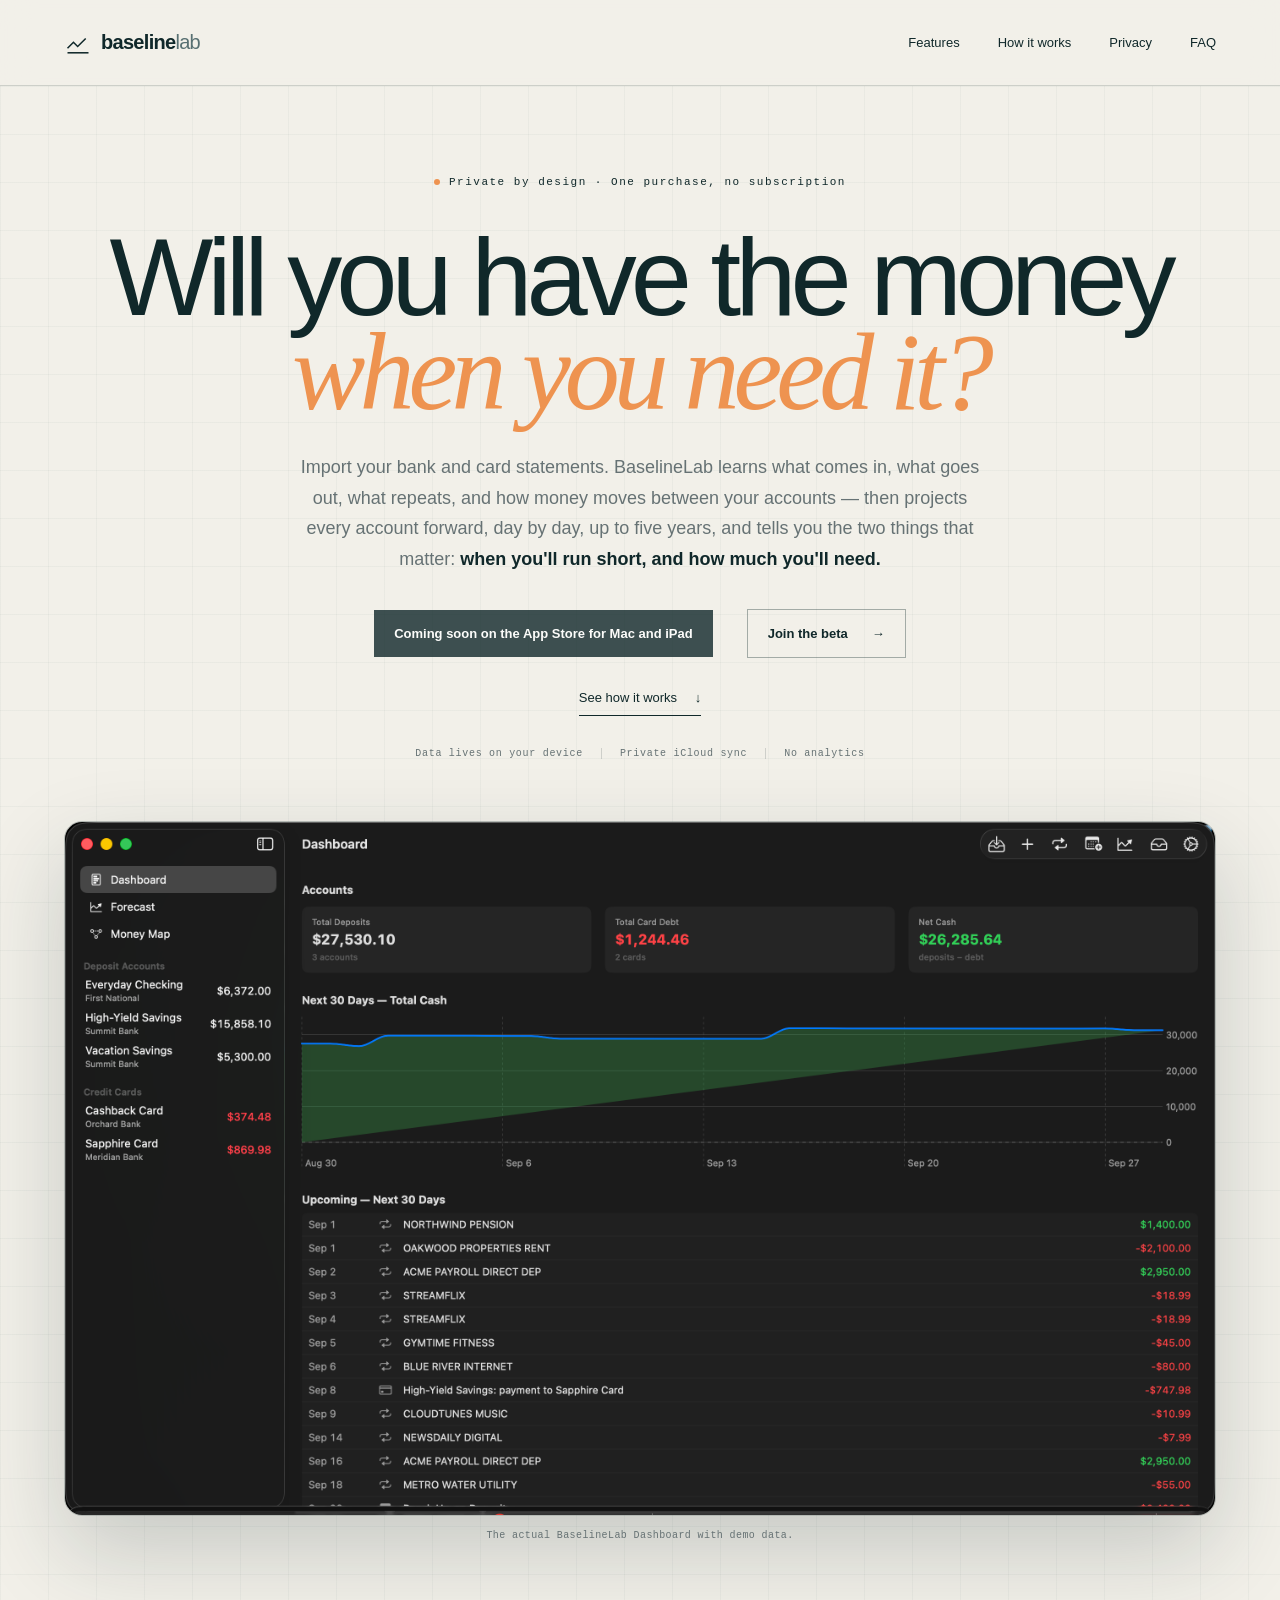
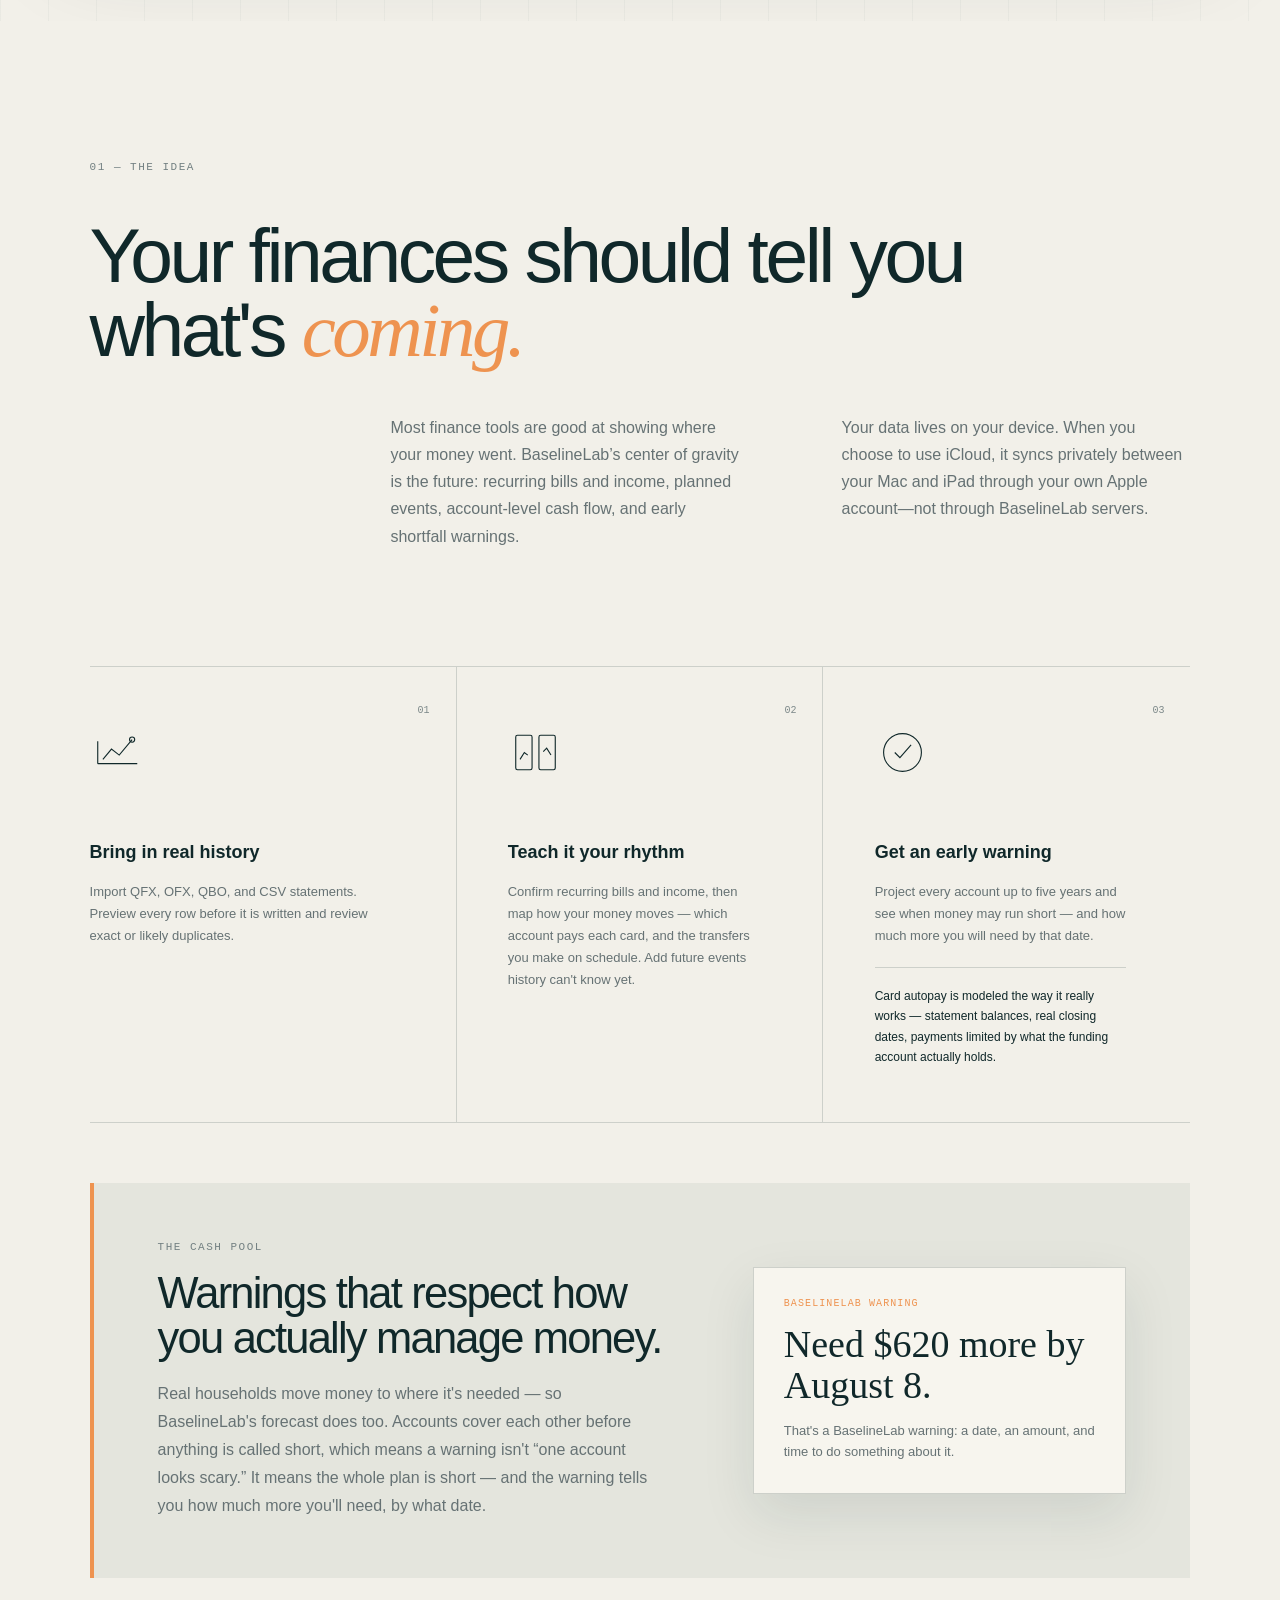
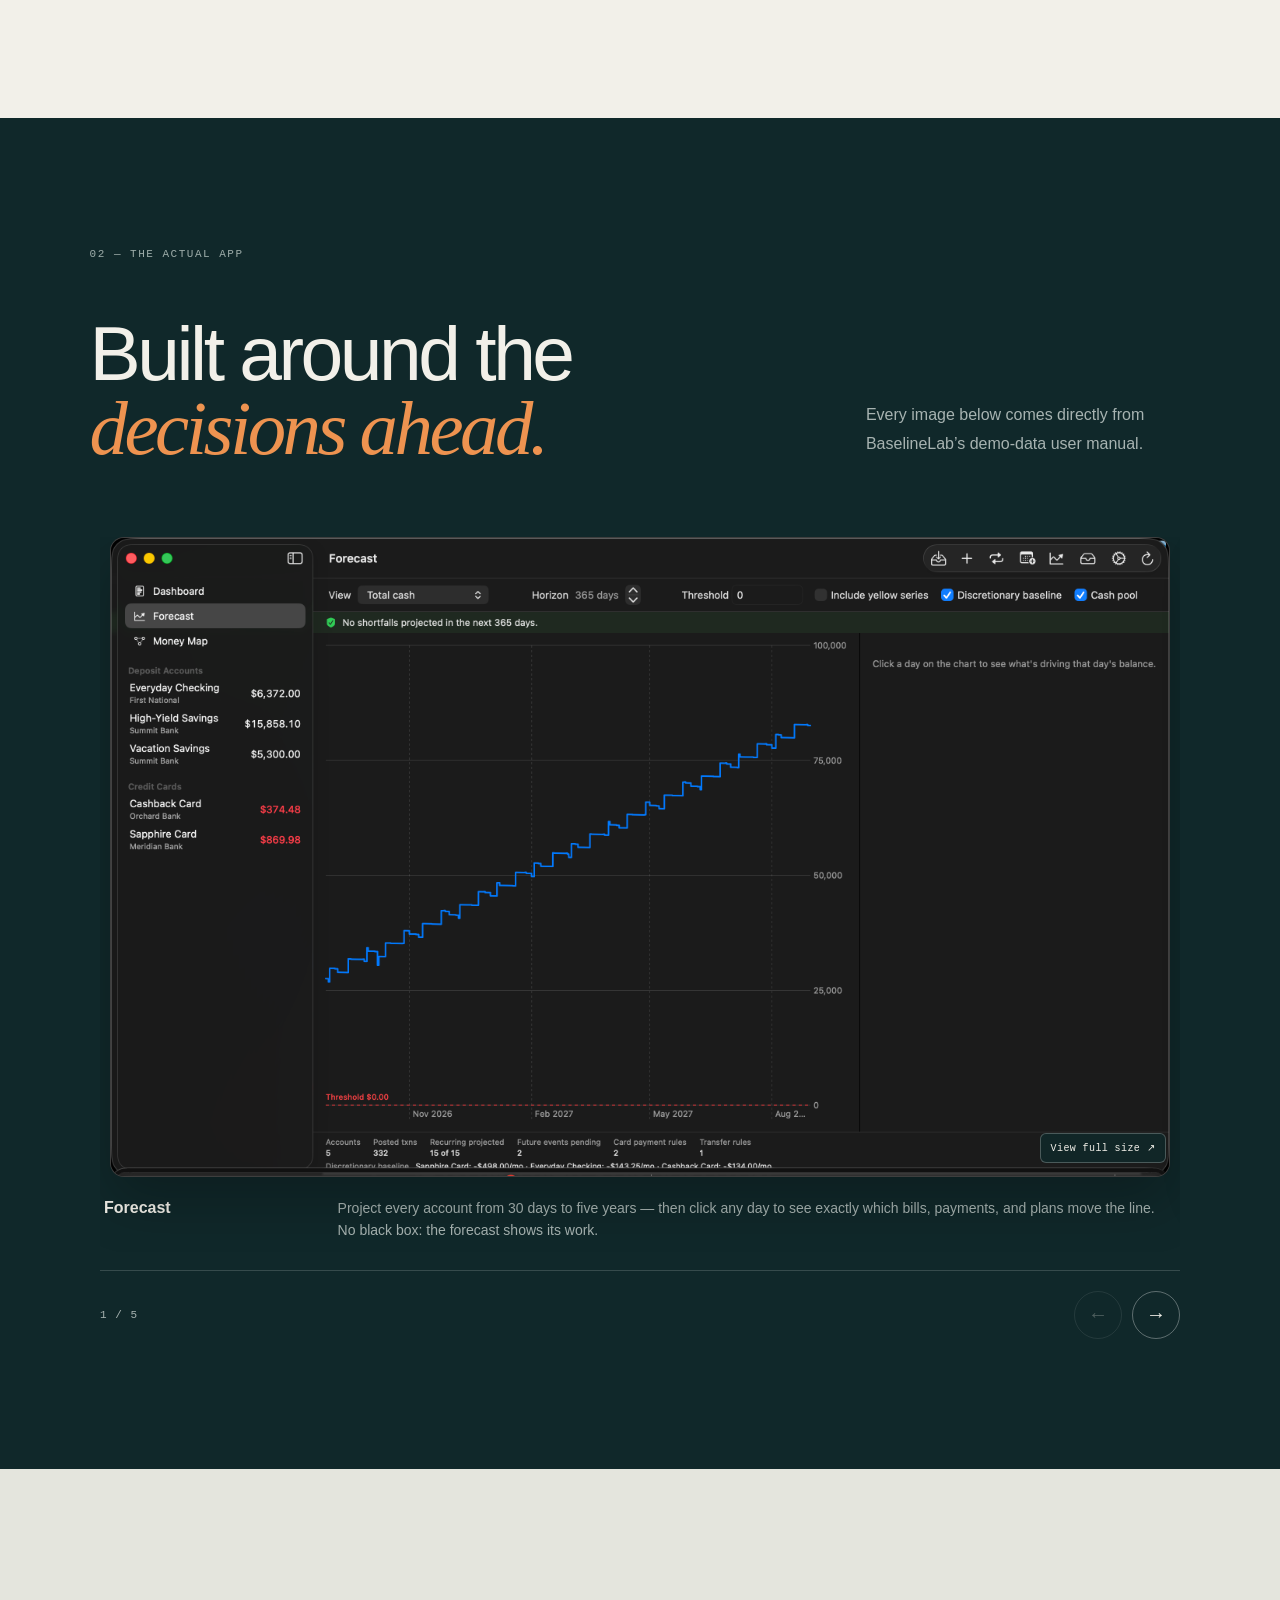
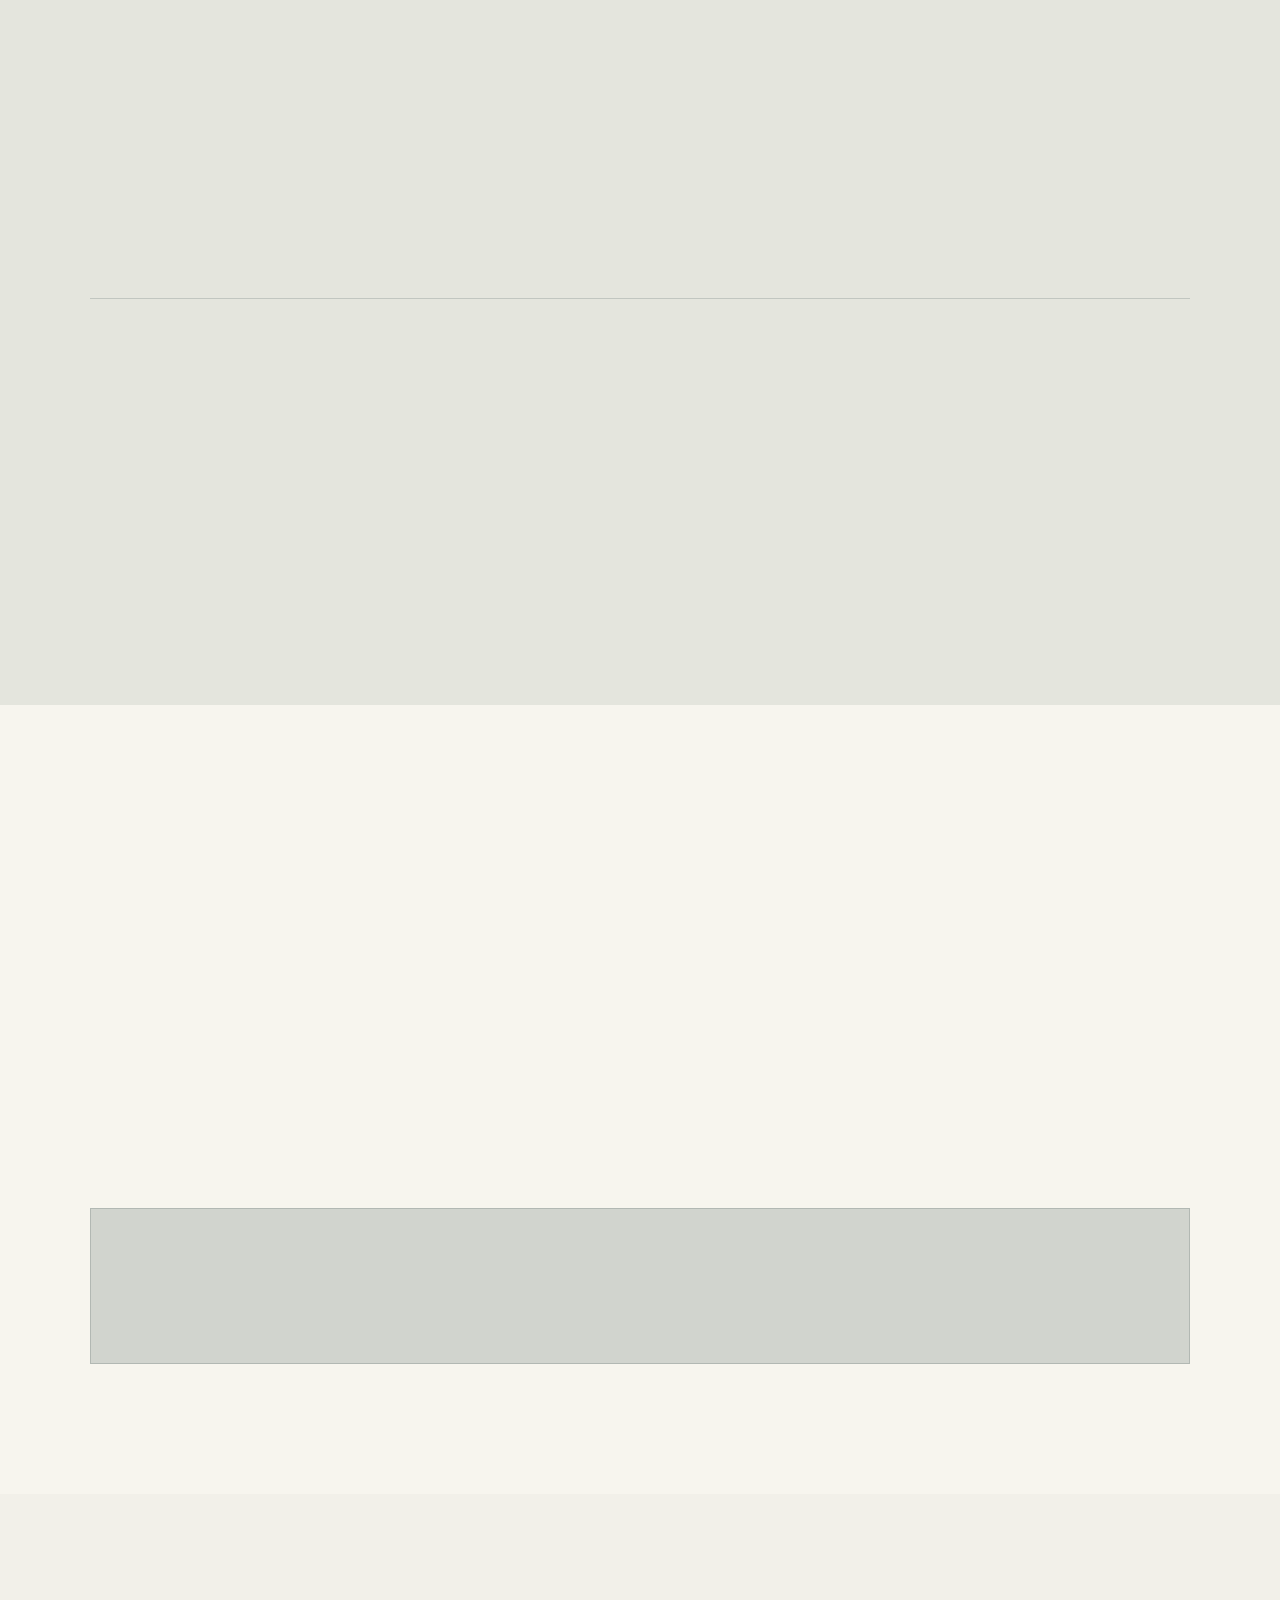
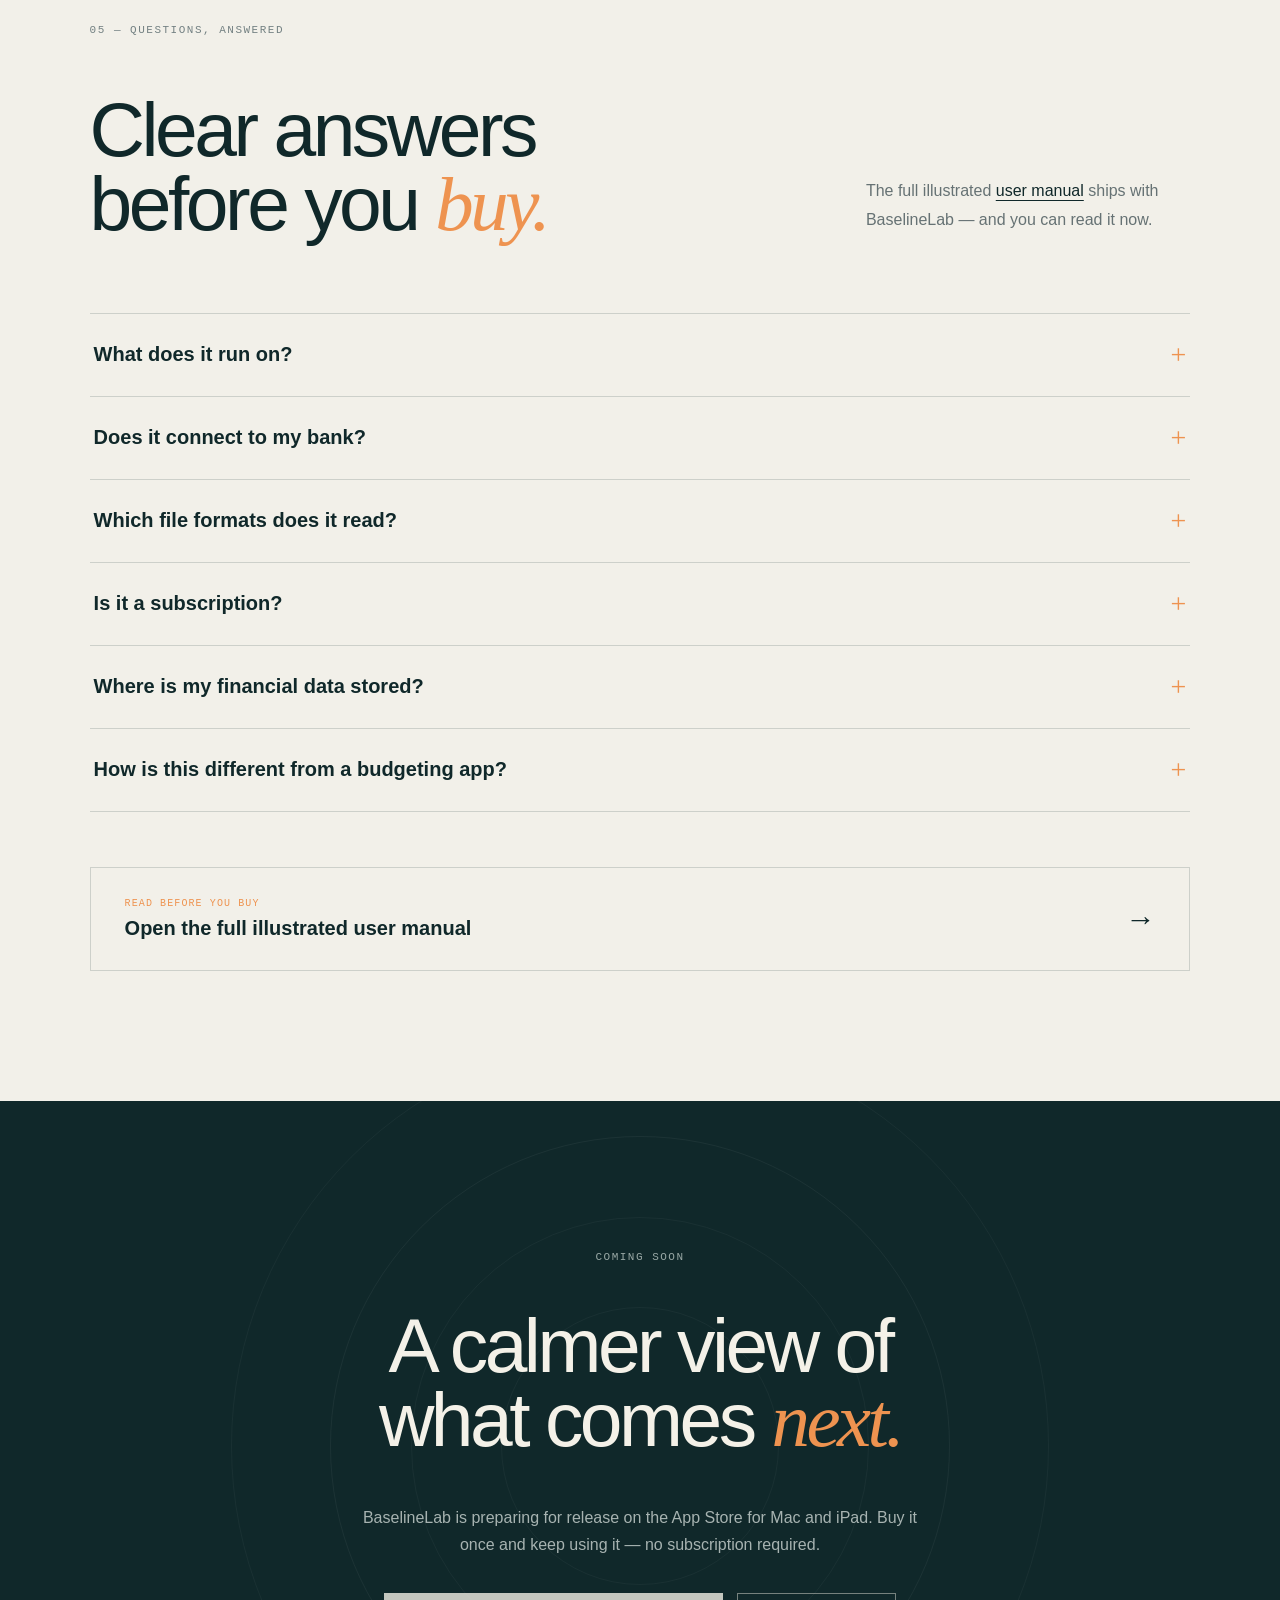
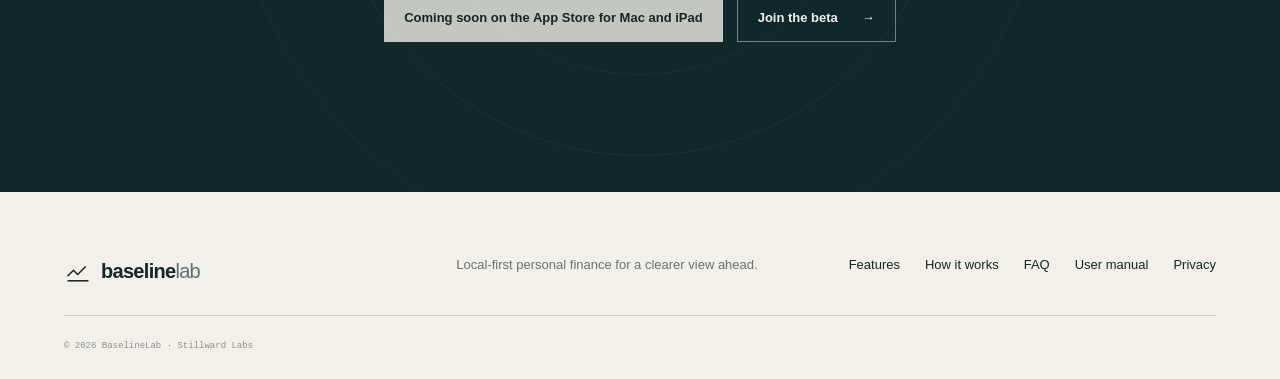
==== commit 8f97f537: "Update beta and contact email" ====
--- a/index.html
+++ b/index.html
@@ -47,7 +47,7 @@
         <p class="hero-copy reveal">Import your bank and card statements. BaselineLab learns what comes in, what goes out, what repeats, and how money moves between your accounts — then projects every account forward, day by day, up to five years, and tells you the two things that matter: <strong>when you'll run short, and how much you'll need.</strong></p>
         <div class="hero-actions reveal">
           <a class="button app-store-link is-coming-soon" href="#availability" data-app-store aria-disabled="true">Coming soon on the App Store for Mac and iPad</a>
-          <a class="button button-secondary" href="mailto:blackjack_wonk@proton.me?subject=BaselineLab%20launch%20notification&amp;body=Please%20notify%20me%20when%20BaselineLab%20is%20available%20for%20Mac%20and%20iPad.">Get notified at launch <span aria-hidden="true">→</span></a>
+          <a class="button button-secondary" href="mailto:baselinelab@proton.me?subject=Join%20the%20BaselineLab%20beta&amp;body=I%27d%20like%20to%20join%20the%20BaselineLab%20beta%20for%20Mac%20and%20iPad.">Join the beta <span aria-hidden="true">→</span></a>
         </div>
         <a class="text-link hero-workflow-link reveal" href="#workflow">See how it works <span aria-hidden="true">↓</span></a>
 
@@ -153,7 +153,7 @@
         <p class="reveal">BaselineLab is preparing for release on the App Store for Mac and iPad. Buy it once and keep using it — no subscription required.</p>
         <div class="cta-actions reveal">
           <a class="button button-light app-store-link is-coming-soon" href="#availability" data-app-store aria-disabled="true">Coming soon on the App Store for Mac and iPad</a>
-          <a class="button button-outline-light" href="mailto:blackjack_wonk@proton.me?subject=BaselineLab%20launch%20notification&amp;body=Please%20notify%20me%20when%20BaselineLab%20is%20available%20for%20Mac%20and%20iPad.">Get notified at launch <span aria-hidden="true">→</span></a>
+          <a class="button button-outline-light" href="mailto:baselinelab@proton.me?subject=Join%20the%20BaselineLab%20beta&amp;body=I%27d%20like%20to%20join%20the%20BaselineLab%20beta%20for%20Mac%20and%20iPad.">Join the beta <span aria-hidden="true">→</span></a>
         </div>
       </section>
     </main>
